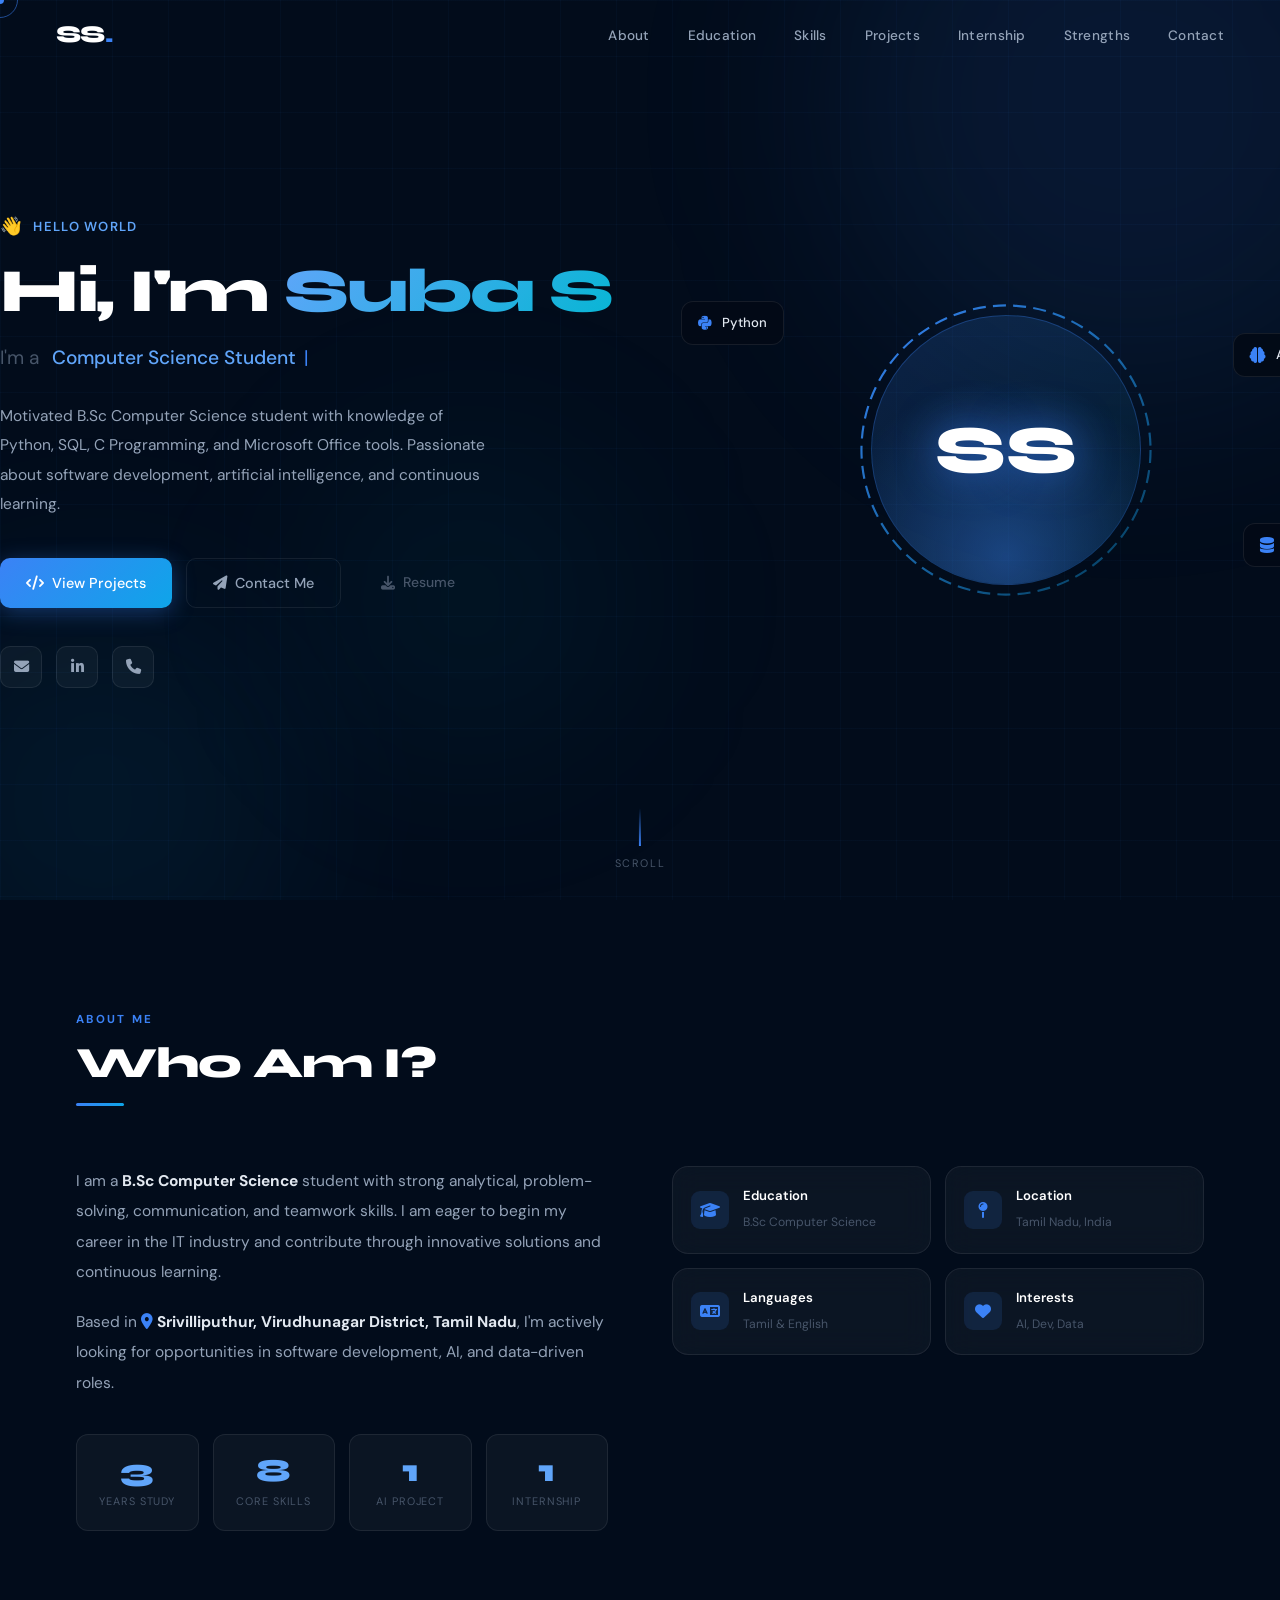
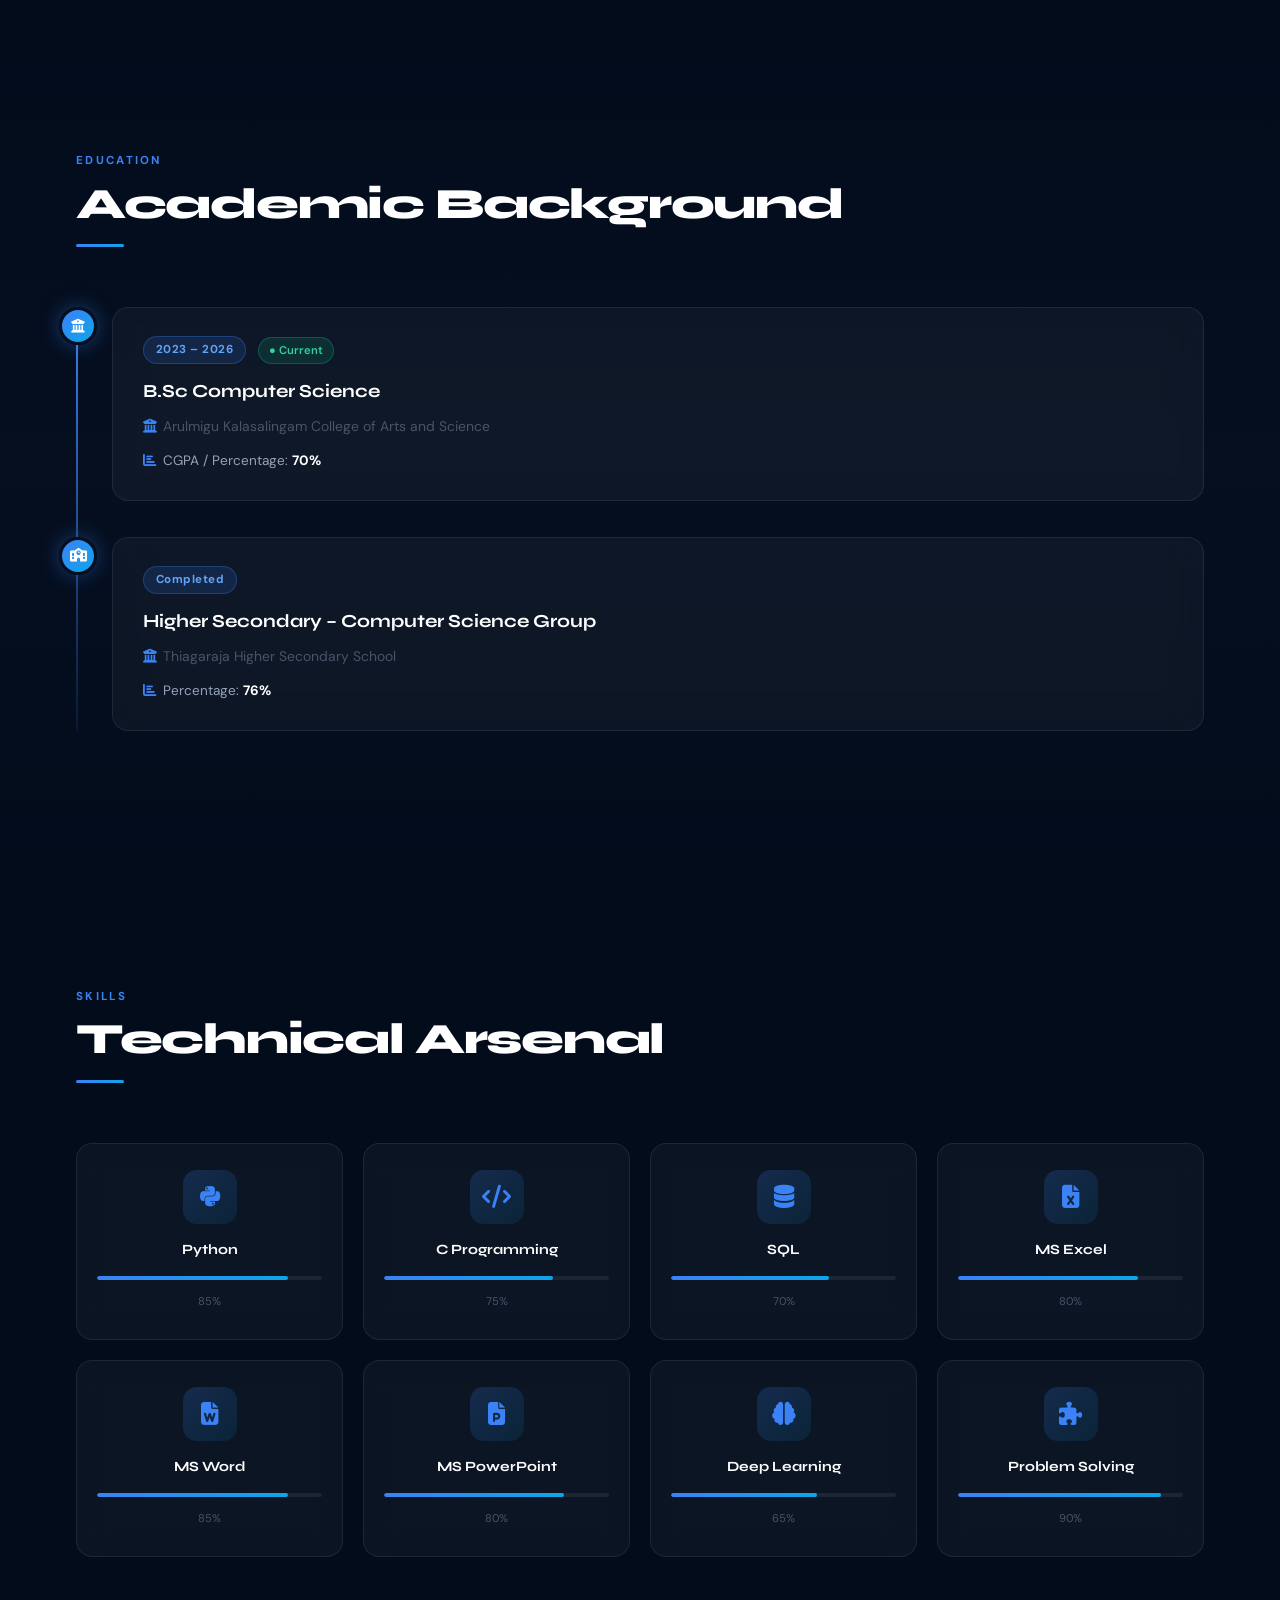
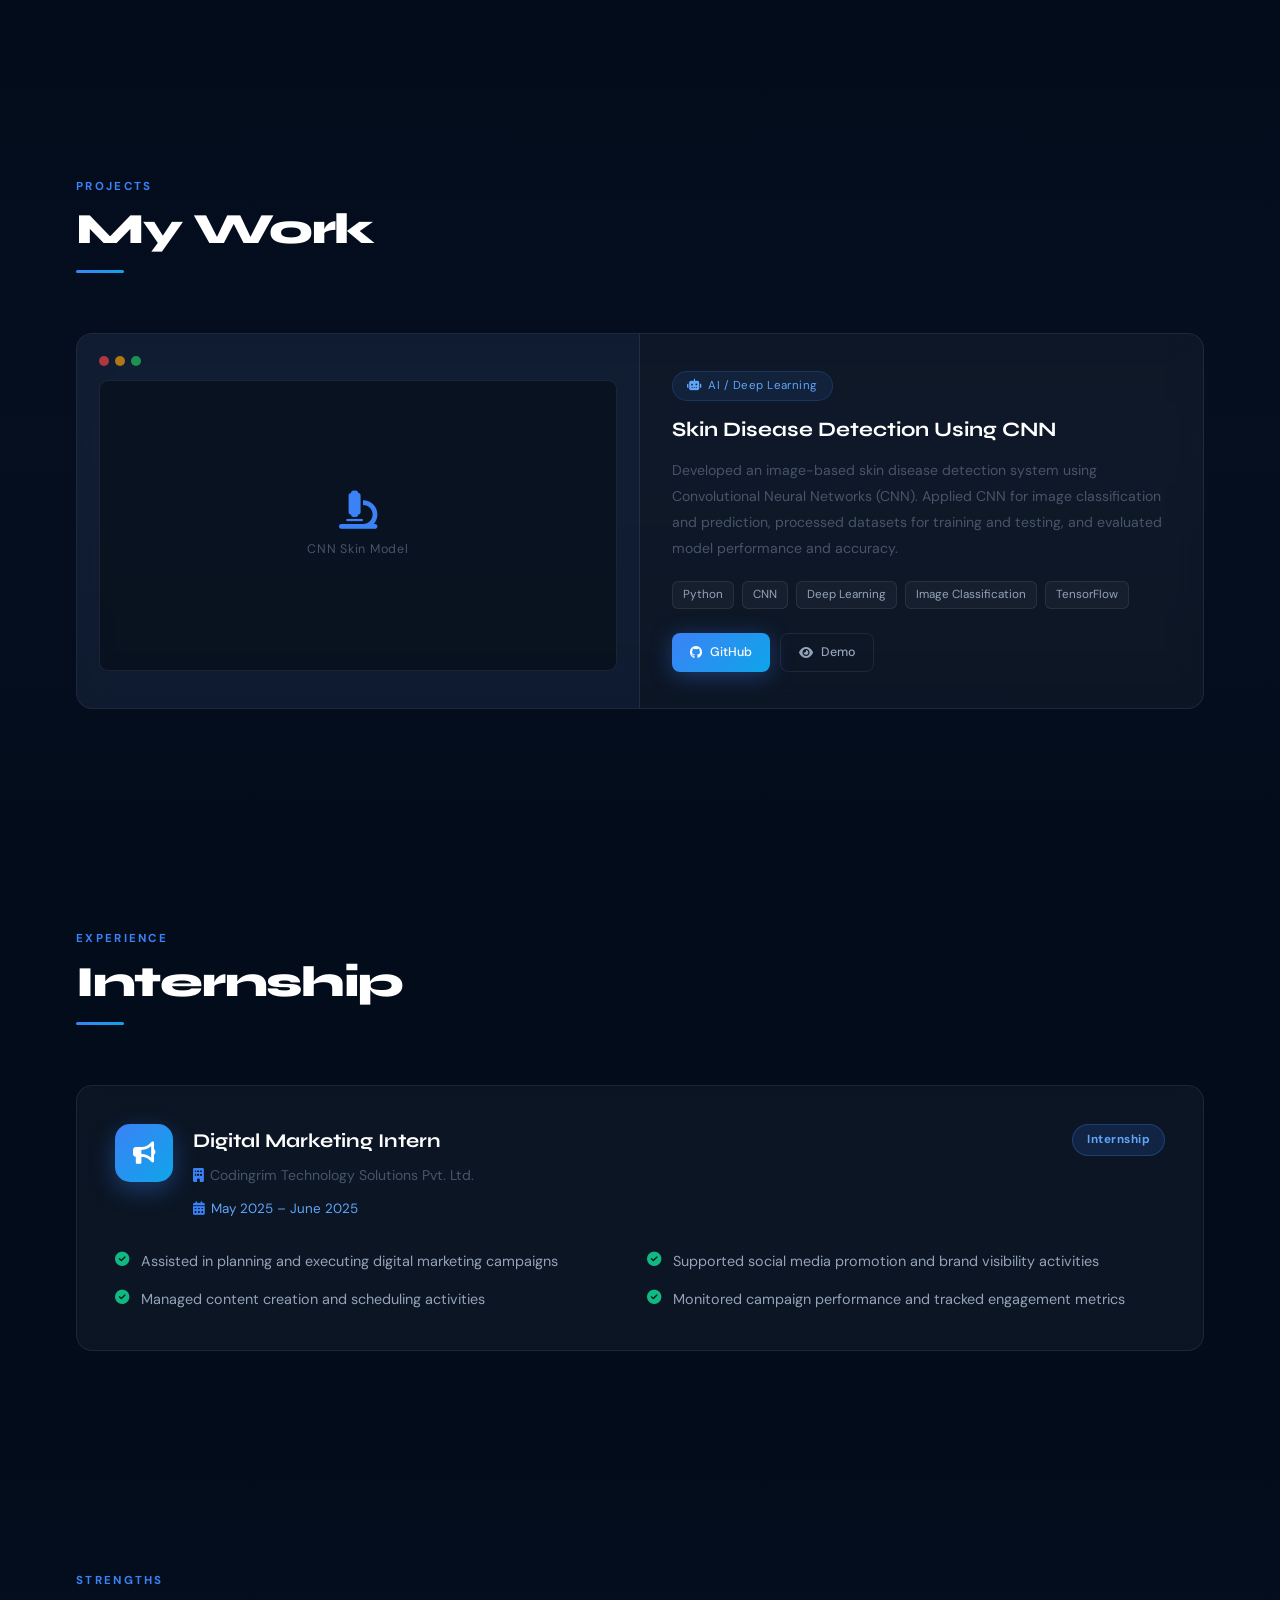
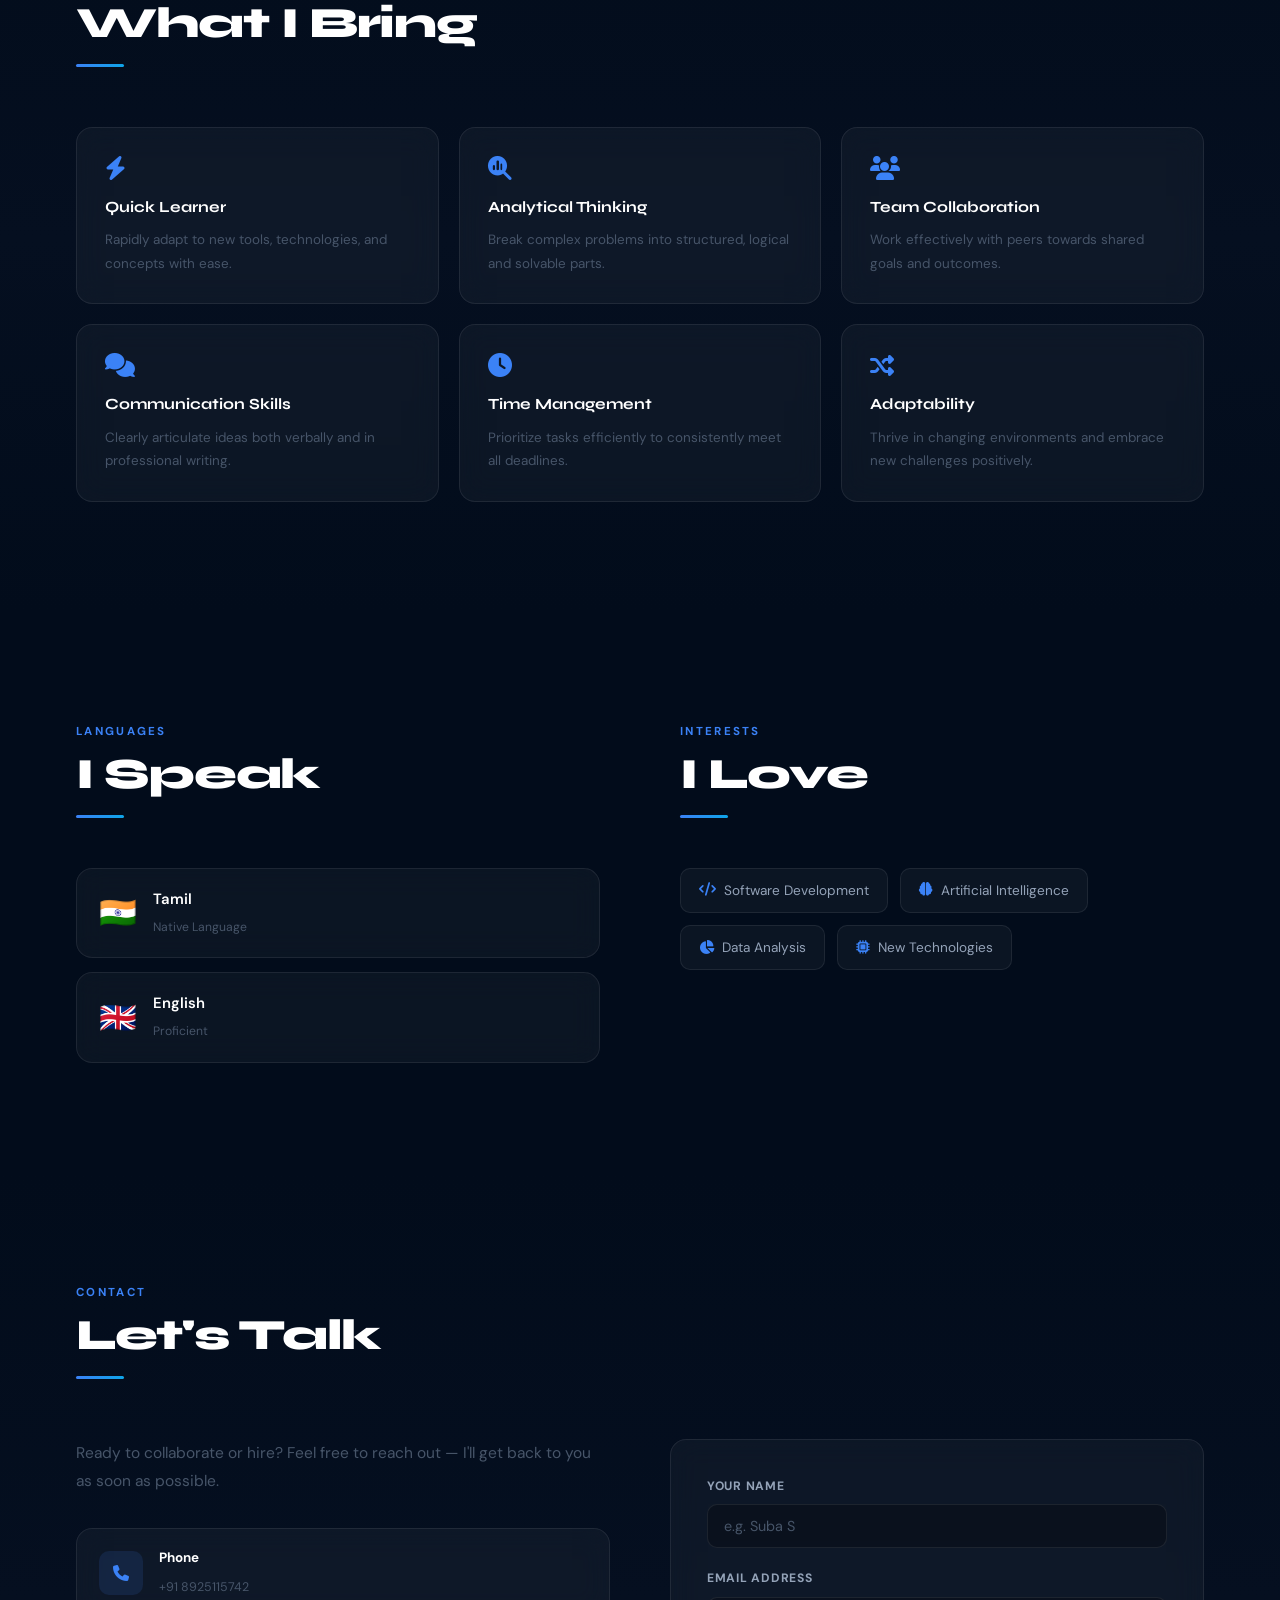
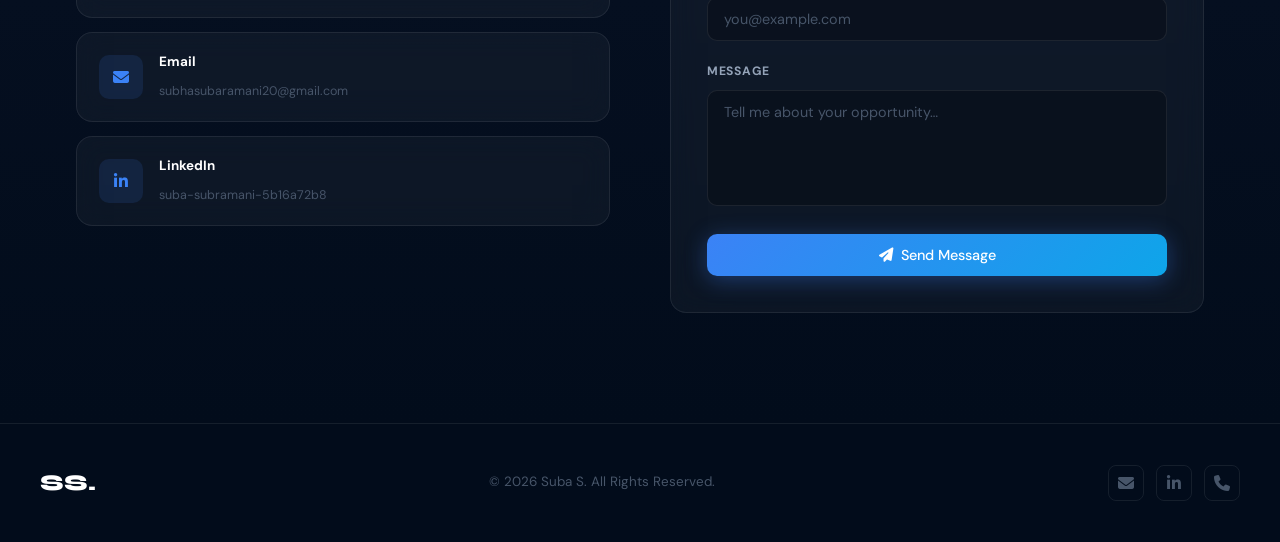
==== indexs.html @ dbd03636 "Add files via upload" ====
<!DOCTYPE html>
<html lang="en">
<head>
<meta charset="UTF-8"/>
<meta name="viewport" content="width=device-width, initial-scale=1.0"/>
<title>Suba S | CS Student & Python Developer</title>
<meta name="description" content="Portfolio of Suba S – B.Sc Computer Science student, Python Developer, and AI Enthusiast from Tamil Nadu."/>
<link rel="preconnect" href="https://fonts.googleapis.com"/>
<link rel="preconnect" href="https://fonts.gstatic.com" crossorigin/>
<link href="https://fonts.googleapis.com/css2?family=Syne:wght@400;600;700;800&family=DM+Sans:wght@300;400;500&display=swap" rel="stylesheet"/>
<link rel="stylesheet" href="https://cdnjs.cloudflare.com/ajax/libs/font-awesome/6.5.0/css/all.min.css"/>
<style>
/* ══════════════════════════════════════════
   VARIABLES & RESET
══════════════════════════════════════════ */
:root{
  --bg:#020c1b;
  --bg2:#050f20;
  --surface:rgba(255,255,255,0.04);
  --surface2:rgba(255,255,255,0.07);
  --border:rgba(255,255,255,0.08);
  --border-hover:rgba(59,130,246,0.45);
  --blue:#3b82f6;
  --blue-light:#60a5fa;
  --cyan:#0ea5e9;
  --teal:#06b6d4;
  --glow:rgba(59,130,246,0.3);
  --green:#10b981;
  --text:#e2e8f0;
  --text-dim:#94a3b8;
  --text-muted:#475569;
  --white:#ffffff;
  --radius:16px;
  --radius-sm:10px;
  --nav-h:70px;
  --font-h:'Syne',sans-serif;
  --font-b:'DM Sans',sans-serif;
  --ease:cubic-bezier(.4,0,.2,1);
  --t:.35s;
}
*,*::before,*::after{box-sizing:border-box;margin:0;padding:0;}
html{scroll-behavior:smooth;font-size:16px;}
body{background:var(--bg);color:var(--text);font-family:var(--font-b);overflow-x:hidden;line-height:1.7;}
a{text-decoration:none;color:inherit;}
ul{list-style:none;}
button{cursor:pointer;border:none;background:none;font-family:inherit;}
::-webkit-scrollbar{width:5px;}
::-webkit-scrollbar-track{background:var(--bg);}
::-webkit-scrollbar-thumb{background:var(--blue);border-radius:99px;}

/* ══════════════════════════════════════════
   CURSOR
══════════════════════════════════════════ */
.cur-dot,.cur-ring{position:fixed;border-radius:50%;pointer-events:none;z-index:9999;top:0;left:0;}
.cur-dot{width:8px;height:8px;background:var(--blue);transform:translate(-50%,-50%);}
.cur-ring{width:36px;height:36px;border:1.5px solid rgba(59,130,246,0.55);transform:translate(-50%,-50%);transition:width .2s,height .2s;}

/* ══════════════════════════════════════════
   BACKGROUND
══════════════════════════════════════════ */
.bg-wrap{position:fixed;inset:0;z-index:0;pointer-events:none;overflow:hidden;}
.bg-grid{position:absolute;inset:0;
  background-image:linear-gradient(rgba(59,130,246,.04) 1px,transparent 1px),
    linear-gradient(90deg,rgba(59,130,246,.04) 1px,transparent 1px);
  background-size:56px 56px;}
.orb{position:absolute;border-radius:50%;filter:blur(100px);}
.orb1{width:600px;height:600px;background:rgba(59,130,246,.1);top:-200px;right:-150px;}
.orb2{width:400px;height:400px;background:rgba(14,165,233,.07);bottom:-100px;left:-100px;}
.orb3{width:300px;height:300px;background:rgba(6,182,212,.06);top:50%;left:25%;}

/* ══════════════════════════════════════════
   NAVBAR
══════════════════════════════════════════ */
.navbar{position:fixed;top:0;left:0;right:0;height:var(--nav-h);z-index:1000;transition:background var(--t) var(--ease),box-shadow var(--t);}
.navbar.scrolled{background:rgba(2,12,27,.88);backdrop-filter:blur(20px);-webkit-backdrop-filter:blur(20px);box-shadow:0 1px 0 var(--border);}
.nav-inner{max-width:1240px;margin:auto;padding:0 36px;height:100%;display:flex;align-items:center;justify-content:space-between;}
.nav-logo{font-family:var(--font-h);font-size:1.5rem;font-weight:800;color:var(--white);letter-spacing:-.03em;}
.nav-logo .dot{color:var(--blue);}
.nav-links{display:flex;gap:38px;}
.nav-links a{font-size:.85rem;font-weight:500;color:var(--text-dim);transition:color var(--t);position:relative;letter-spacing:.02em;}
.nav-links a::after{content:'';position:absolute;bottom:-4px;left:0;width:0;height:1.5px;background:var(--blue);transition:width var(--t);}
.nav-links a:hover,.nav-links a.active{color:var(--white);}
.nav-links a:hover::after,.nav-links a.active::after{width:100%;}
.hamburger{display:none;flex-direction:column;gap:5px;padding:4px;z-index:10;}
.hamburger span{display:block;width:24px;height:2px;background:var(--text);border-radius:2px;transition:var(--t) var(--ease);}
.hamburger.active span:nth-child(1){transform:translateY(7px) rotate(45deg);}
.hamburger.active span:nth-child(2){opacity:0;}
.hamburger.active span:nth-child(3){transform:translateY(-7px) rotate(-45deg);}

/* ══════════════════════════════════════════
   BUTTONS
══════════════════════════════════════════ */
.btn{display:inline-flex;align-items:center;gap:8px;padding:12px 26px;border-radius:var(--radius-sm);font-family:var(--font-b);font-size:.9rem;font-weight:500;transition:transform var(--t),box-shadow var(--t),border-color var(--t),color var(--t),background var(--t);position:relative;overflow:hidden;}
.btn-primary{background:linear-gradient(135deg,var(--blue),var(--cyan));color:#fff;box-shadow:0 4px 22px rgba(59,130,246,.35);}
.btn-primary:hover{transform:translateY(-2px);box-shadow:0 10px 32px rgba(59,130,246,.5);}
.btn-outline{border:1px solid var(--border);color:var(--text-dim);}
.btn-outline:hover{border-color:var(--blue);color:var(--blue);transform:translateY(-2px);}
.btn-ghost{color:var(--text-muted);font-size:.875rem;}
.btn-ghost:hover{color:var(--white);}
.btn-sm{padding:8px 18px;font-size:.78rem;border-radius:8px;}
.btn-full{width:100%;justify-content:center;}

/* ══════════════════════════════════════════
   LAYOUT HELPERS
══════════════════════════════════════════ */
.container{max-width:1200px;margin:auto;padding:0 36px;}
.section{padding:110px 0;position:relative;z-index:1;}
.section-alt{background:linear-gradient(180deg,var(--bg),var(--bg2) 50%,var(--bg));}
.sec-label{font-size:.72rem;letter-spacing:.2em;text-transform:uppercase;color:var(--blue);font-weight:700;margin-bottom:10px;}
.sec-title{font-family:var(--font-h);font-size:clamp(1.9rem,3.5vw,2.7rem);font-weight:800;color:var(--white);letter-spacing:-.03em;margin-bottom:60px;line-height:1.1;}
.sec-title::after{content:'';display:block;width:48px;height:3px;background:linear-gradient(90deg,var(--blue),var(--cyan));border-radius:2px;margin-top:16px;}

/* Glass */
.glass{background:var(--surface);border:1px solid var(--border);backdrop-filter:blur(14px);-webkit-backdrop-filter:blur(14px);border-radius:var(--radius);}

/* Reveal */
.reveal,.reveal-r{opacity:0;transition:opacity .7s var(--ease),transform .7s var(--ease);}
.reveal{transform:translateY(32px);}
.reveal-r{transform:translateX(32px);}
.reveal.on,.reveal-r.on{opacity:1;transform:none;}
.d1{transition-delay:.08s!important;}
.d2{transition-delay:.14s!important;}
.d3{transition-delay:.20s!important;}
.d4{transition-delay:.26s!important;}
.d5{transition-delay:.32s!important;}
.d6{transition-delay:.38s!important;}
.d7{transition-delay:.44s!important;}

/* ══════════════════════════════════════════
   HERO
══════════════════════════════════════════ */
.hero{min-height:100vh;display:grid;grid-template-columns:1.1fr .9fr;align-items:center;gap:60px;padding:calc(var(--nav-h)+70px) 60px 80px;max-width:1300px;margin:auto;position:relative;}
.hero-greeting{display:flex;align-items:center;gap:10px;font-size:.82rem;color:var(--blue-light);font-weight:600;margin-bottom:18px;letter-spacing:.1em;text-transform:uppercase;}
.wave{font-size:1.1rem;display:inline-block;animation:wv 2.2s ease-in-out infinite;}
@keyframes wv{0%,100%{transform:rotate(0)}30%{transform:rotate(18deg)}60%{transform:rotate(-8deg)}}
.hero-name{font-family:var(--font-h);font-size:clamp(2.4rem,4.8vw,4rem);font-weight:800;line-height:1.04;color:var(--white);margin-bottom:18px;letter-spacing:-.04em;}
.name-hl{background:linear-gradient(130deg,var(--blue-light),var(--teal));-webkit-background-clip:text;-webkit-text-fill-color:transparent;background-clip:text;}
.hero-role{font-size:1.2rem;color:var(--text-dim);margin-bottom:26px;height:34px;display:flex;align-items:center;gap:8px;}
.role-pre{color:var(--text-muted);}
.typed{color:var(--blue-light);font-weight:500;}
.cblink{color:var(--blue);animation:blink .8s infinite;}
@keyframes blink{0%,100%{opacity:1}50%{opacity:0}}
.hero-desc{color:var(--text-dim);font-size:.97rem;line-height:1.9;max-width:490px;margin-bottom:38px;}
.hero-btns{display:flex;flex-wrap:wrap;gap:14px;margin-bottom:38px;}
.hero-socials{display:flex;gap:14px;}
.hero-social-link{width:42px;height:42px;border-radius:10px;border:1px solid var(--border);display:grid;place-items:center;color:var(--text-dim);transition:var(--t);background:var(--surface);font-size:.95rem;}
.hero-social-link:hover{border-color:var(--blue);color:var(--blue);background:rgba(59,130,246,.1);transform:translateY(-2px);}

/* Hero Visual */
.hero-visual{display:flex;align-items:center;justify-content:center;position:relative;}
.av-wrap{position:relative;width:270px;height:270px;}
.av-ring-svg{position:absolute;inset:-24px;width:calc(100%+48px);height:calc(100%+48px);animation:ringR 18s linear infinite;}
@keyframes ringR{to{transform:rotate(360deg)}}
.av-inner{width:100%;height:100%;border-radius:50%;background:linear-gradient(135deg,rgba(59,130,246,.18),rgba(6,182,212,.08));border:1px solid rgba(59,130,246,.3);display:grid;place-items:center;position:relative;overflow:hidden;}
.av-initials{font-family:var(--font-h);font-size:4.2rem;font-weight:800;color:var(--white);position:relative;z-index:1;text-shadow:0 0 40px rgba(59,130,246,.6);}
.av-glow{position:absolute;inset:0;background:radial-gradient(circle at 50% 90%,rgba(59,130,246,.4),transparent 65%);}
.fc{position:absolute;background:rgba(3,10,22,.92);border:1px solid var(--border);backdrop-filter:blur(14px);border-radius:12px;padding:10px 16px;display:flex;align-items:center;gap:10px;font-size:.82rem;font-weight:500;color:var(--text);animation:flt 4s ease-in-out infinite;white-space:nowrap;}
.fc i{color:var(--blue);font-size:1rem;}
.fc1{top:-14px;left:-50px;animation-delay:0s;}
.fc2{top:18px;right:-54px;animation-delay:1.6s;}
.fc3{bottom:18px;right:-46px;animation-delay:.9s;}
@keyframes flt{0%,100%{transform:translateY(0)}50%{transform:translateY(-10px)}}
.scroll-cue{position:absolute;bottom:28px;left:50%;transform:translateX(-50%);display:flex;flex-direction:column;align-items:center;gap:8px;font-size:.68rem;letter-spacing:.14em;text-transform:uppercase;color:var(--text-muted);z-index:2;}
.scroll-cue span{width:1.5px;height:38px;background:linear-gradient(to bottom,transparent,var(--blue));animation:sc 2s ease infinite;}
@keyframes sc{0%{transform:scaleY(0);transform-origin:top}50%{transform:scaleY(1);transform-origin:top}51%{transform-origin:bottom}100%{transform:scaleY(0);transform-origin:bottom}}

/* ══════════════════════════════════════════
   ABOUT
══════════════════════════════════════════ */
.about-grid{display:grid;grid-template-columns:1fr 1fr;gap:64px;align-items:start;}
.about-text p{color:var(--text-dim);margin-bottom:20px;font-size:.97rem;line-height:1.95;}
.about-text strong{color:var(--text);}
.about-text .loc-icon{color:var(--blue);margin-right:4px;}
.stats-row{display:grid;grid-template-columns:repeat(4,1fr);gap:14px;margin-top:36px;}
.stat-box{background:var(--surface);border:1px solid var(--border);border-radius:12px;padding:20px 12px;text-align:center;transition:border-color var(--t);}
.stat-box:hover{border-color:var(--border-hover);}
.stat-n{display:block;font-family:var(--font-h);font-size:2rem;font-weight:800;color:var(--blue-light);line-height:1;}
.stat-l{font-size:.68rem;color:var(--text-muted);text-transform:uppercase;letter-spacing:.08em;margin-top:5px;display:block;}
.about-cards{display:grid;grid-template-columns:1fr 1fr;gap:14px;}
.info-card{padding:18px;display:flex;align-items:center;gap:14px;transition:border-color var(--t),transform var(--t);}
.info-card:hover{border-color:var(--border-hover);transform:translateY(-2px);}
.ic-icon{width:38px;height:38px;border-radius:9px;background:rgba(59,130,246,.13);display:grid;place-items:center;font-size:1rem;color:var(--blue);flex-shrink:0;}
.ic-label{display:block;font-size:.82rem;font-weight:600;color:var(--white);}
.ic-val{font-size:.76rem;color:var(--text-muted);}

/* ══════════════════════════════════════════
   EDUCATION
══════════════════════════════════════════ */
.timeline{position:relative;padding-left:36px;}
.timeline::before{content:'';position:absolute;left:0;top:0;bottom:0;width:2px;background:linear-gradient(to bottom,var(--blue),rgba(59,130,246,.1));}
.tl-item{position:relative;margin-bottom:36px;}
.tl-dot{position:absolute;left:-53px;width:38px;height:38px;border-radius:50%;background:linear-gradient(135deg,var(--blue),var(--cyan));display:grid;place-items:center;font-size:.85rem;color:#fff;border:3px solid var(--bg2);box-shadow:0 0 20px rgba(59,130,246,.4);}
.tl-card{padding:28px 30px;transition:border-color var(--t),transform var(--t);}
.tl-card:hover{border-color:var(--border-hover);transform:translateX(4px);}
.tl-top{display:flex;align-items:center;gap:12px;margin-bottom:12px;flex-wrap:wrap;}
.tl-badge{background:rgba(59,130,246,.15);border:1px solid rgba(59,130,246,.3);color:var(--blue-light);padding:3px 12px;border-radius:99px;font-size:.72rem;font-weight:700;letter-spacing:.04em;}
.tl-cur{background:rgba(16,185,129,.15);border:1px solid rgba(16,185,129,.3);color:#34d399;padding:3px 10px;border-radius:99px;font-size:.7rem;font-weight:600;}
.tl-card h3{font-family:var(--font-h);font-size:1.15rem;color:var(--white);font-weight:700;margin-bottom:8px;}
.tl-inst{color:var(--text-muted);font-size:.87rem;margin-bottom:10px;}
.tl-inst i{margin-right:6px;color:var(--blue);}
.tl-pct{font-size:.85rem;color:var(--text-dim);}
.tl-pct i{margin-right:6px;color:var(--blue);}
.tl-pct strong{color:var(--white);}

/* ══════════════════════════════════════════
   SKILLS
══════════════════════════════════════════ */
.skills-grid{display:grid;grid-template-columns:repeat(4,1fr);gap:20px;}
.sk-card{padding:26px 20px;text-align:center;transition:border-color var(--t),transform var(--t),box-shadow var(--t);}
.sk-card:hover{border-color:var(--border-hover);transform:translateY(-5px);box-shadow:0 18px 44px rgba(0,0,0,.35);}
.sk-icon{width:54px;height:54px;border-radius:14px;background:linear-gradient(135deg,rgba(59,130,246,.2),rgba(14,165,233,.1));margin:0 auto 14px;display:grid;place-items:center;font-size:1.45rem;color:var(--blue);}
.sk-card h4{font-family:var(--font-h);font-size:.88rem;font-weight:700;color:var(--white);margin-bottom:14px;}
.sk-bar{height:4px;background:rgba(255,255,255,.07);border-radius:99px;overflow:hidden;margin-bottom:6px;}
.sk-fill{height:100%;background:linear-gradient(90deg,var(--blue),var(--cyan));border-radius:99px;width:0;transition:width 1.3s var(--ease);}
.sk-pct{font-size:.7rem;color:var(--text-muted);}

/* ══════════════════════════════════════════
   PROJECTS
══════════════════════════════════════════ */
.proj-card{display:grid;grid-template-columns:1fr 1fr;overflow:hidden;transition:border-color var(--t),transform var(--t),box-shadow var(--t);}
.proj-card:hover{border-color:var(--border-hover);transform:translateY(-4px);box-shadow:0 28px 64px rgba(0,0,0,.45);}
.proj-preview{position:relative;background:rgba(59,130,246,.05);border-right:1px solid var(--border);}
.mock-wrap{padding:22px;}
.mock-bar{display:flex;gap:6px;margin-bottom:14px;}
.mock-bar span{width:10px;height:10px;border-radius:50%;}
.mock-bar span:nth-child(1){background:#ef4444;opacity:.7;}
.mock-bar span:nth-child(2){background:#f59e0b;opacity:.7;}
.mock-bar span:nth-child(3){background:#22c55e;opacity:.7;}
.mock-body{background:rgba(0,0,0,.35);border-radius:9px;aspect-ratio:16/9;display:grid;place-items:center;border:1px solid var(--border);}
.mock-ph{text-align:center;color:var(--text-muted);}
.mock-ph i{font-size:2.4rem;color:var(--blue);display:block;margin-bottom:10px;}
.mock-ph p{font-size:.78rem;letter-spacing:.06em;}
.proj-overlay{position:absolute;inset:0;background:rgba(2,12,27,.75);display:grid;place-items:center;opacity:0;transition:opacity var(--t);}
.proj-card:hover .proj-overlay{opacity:1;}
.proj-overlay i{font-size:2rem;color:var(--blue);}
.proj-info{padding:36px 32px;}
.proj-type{display:inline-flex;align-items:center;gap:7px;font-size:.72rem;color:var(--blue-light);background:rgba(59,130,246,.1);border:1px solid rgba(59,130,246,.2);border-radius:99px;padding:4px 14px;margin-bottom:16px;letter-spacing:.04em;}
.proj-info h3{font-family:var(--font-h);font-size:1.28rem;color:var(--white);font-weight:700;margin-bottom:14px;line-height:1.3;}
.proj-info p{color:var(--text-muted);font-size:.88rem;line-height:1.85;margin-bottom:20px;}
.proj-tags{display:flex;flex-wrap:wrap;gap:8px;margin-bottom:24px;}
.proj-tags span{background:rgba(255,255,255,.04);border:1px solid var(--border);border-radius:6px;padding:3px 10px;font-size:.73rem;color:var(--text-dim);}
.proj-links{display:flex;gap:10px;}

/* ══════════════════════════════════════════
   INTERNSHIP
══════════════════════════════════════════ */
.intern-card{padding:38px;}
.intern-head{display:flex;align-items:flex-start;gap:20px;margin-bottom:28px;flex-wrap:wrap;}
.intern-ico{width:58px;height:58px;border-radius:15px;background:linear-gradient(135deg,var(--blue),var(--cyan));display:grid;place-items:center;font-size:1.4rem;color:#fff;flex-shrink:0;box-shadow:0 8px 24px rgba(59,130,246,.35);}
.intern-meta{flex:1;}
.intern-meta h3{font-family:var(--font-h);font-size:1.22rem;color:var(--white);font-weight:700;margin-bottom:6px;}
.intern-co{color:var(--text-muted);font-size:.88rem;margin-bottom:6px;}
.intern-co i,.intern-period i{margin-right:6px;color:var(--blue);}
.intern-period{font-size:.84rem;color:var(--blue-light);}
.intern-badge{background:rgba(59,130,246,.15);border:1px solid rgba(59,130,246,.3);color:var(--blue-light);padding:5px 14px;border-radius:99px;font-size:.73rem;font-weight:700;height:fit-content;white-space:nowrap;letter-spacing:.04em;}
.intern-duties{display:grid;grid-template-columns:1fr 1fr;gap:14px;}
.intern-duties li{display:flex;align-items:flex-start;gap:12px;color:var(--text-dim);font-size:.9rem;line-height:1.7;}
.intern-duties i{color:var(--green);margin-top:3px;flex-shrink:0;}

/* ══════════════════════════════════════════
   STRENGTHS
══════════════════════════════════════════ */
.str-grid{display:grid;grid-template-columns:repeat(3,1fr);gap:20px;}
.str-card{padding:28px;transition:border-color var(--t),transform var(--t);}
.str-card:hover{border-color:var(--border-hover);transform:translateY(-4px);}
.str-card i{font-size:1.5rem;color:var(--blue);margin-bottom:14px;display:block;}
.str-card h4{font-family:var(--font-h);font-size:.97rem;color:var(--white);font-weight:700;margin-bottom:8px;}
.str-card p{font-size:.84rem;color:var(--text-muted);line-height:1.75;}

/* ══════════════════════════════════════════
   LANGUAGES & INTERESTS
══════════════════════════════════════════ */
.extras-grid{display:grid;grid-template-columns:1fr 1fr;gap:80px;align-items:start;}
.lang-list{display:flex;flex-direction:column;gap:14px;margin-top:-10px;}
.lang-item{padding:18px 22px;display:flex;align-items:center;gap:16px;transition:border-color var(--t);}
.lang-item:hover{border-color:var(--border-hover);}
.lang-flag{font-size:1.9rem;}
.lang-name{display:block;color:var(--white);font-size:.93rem;font-weight:600;}
.lang-lvl{font-size:.76rem;color:var(--text-muted);}
.int-list{display:flex;flex-wrap:wrap;gap:12px;margin-top:-10px;}
.int-tag{display:inline-flex;align-items:center;gap:8px;background:var(--surface);border:1px solid var(--border);border-radius:10px;padding:10px 18px;font-size:.85rem;color:var(--text-dim);transition:border-color var(--t),color var(--t);}
.int-tag:hover{border-color:var(--blue);color:var(--blue-light);}
.int-tag i{color:var(--blue);}

/* ══════════════════════════════════════════
   CONTACT
══════════════════════════════════════════ */
.contact-grid{display:grid;grid-template-columns:1fr 1fr;gap:60px;}
.contact-intro{color:var(--text-muted);margin-bottom:32px;font-size:.97rem;line-height:1.85;}
.contact-items{display:flex;flex-direction:column;gap:14px;}
.c-item{display:flex;align-items:center;gap:16px;padding:18px 22px;transition:border-color var(--t),color var(--t);color:var(--text-dim);}
.c-item:hover{border-color:var(--border-hover);color:var(--text);}
.ci-ico{width:44px;height:44px;border-radius:10px;background:rgba(59,130,246,.12);display:grid;place-items:center;font-size:1rem;color:var(--blue);flex-shrink:0;}
.c-item strong{display:block;color:var(--white);font-size:.84rem;margin-bottom:2px;}
.c-item span{font-size:.78rem;color:var(--text-muted);}
.cf{padding:36px;}
.fg{margin-bottom:20px;}
.fg label{display:block;font-size:.76rem;font-weight:700;color:var(--text-dim);margin-bottom:8px;letter-spacing:.06em;text-transform:uppercase;}
.fg input,.fg textarea{width:100%;background:rgba(0,0,0,.25);border:1px solid var(--border);border-radius:10px;padding:12px 16px;color:var(--text);font-family:var(--font-b);font-size:.9rem;outline:none;transition:border-color var(--t),box-shadow var(--t);resize:none;}
.fg input:focus,.fg textarea:focus{border-color:var(--blue);box-shadow:0 0 0 3px rgba(59,130,246,.12);}
.fg input::placeholder,.fg textarea::placeholder{color:var(--text-muted);}
.form-ok{display:none;text-align:center;color:#34d399;font-size:.875rem;margin-top:14px;}
.form-ok i{margin-right:6px;}

/* ══════════════════════════════════════════
   FOOTER
══════════════════════════════════════════ */
.footer{border-top:1px solid var(--border);padding:40px 36px;position:relative;z-index:1;}
.footer-inner{max-width:1200px;margin:auto;display:flex;align-items:center;justify-content:space-between;gap:20px;flex-wrap:wrap;}
.f-logo{font-family:var(--font-h);font-size:1.4rem;font-weight:800;color:var(--white);}
.footer p{color:var(--text-muted);font-size:.84rem;}
.f-soc{display:flex;gap:12px;}
.f-soc a{width:36px;height:36px;border:1px solid var(--border);border-radius:8px;display:grid;place-items:center;color:var(--text-muted);transition:border-color var(--t),color var(--t);}
.f-soc a:hover{border-color:var(--blue);color:var(--blue);}

/* Back-to-top */
.btt{position:fixed;bottom:28px;right:28px;width:44px;height:44px;border-radius:12px;background:linear-gradient(135deg,var(--blue),var(--cyan));color:#fff;display:grid;place-items:center;z-index:999;opacity:0;pointer-events:none;transition:opacity var(--t),transform var(--t);box-shadow:0 8px 24px rgba(59,130,246,.4);}
.btt.on{opacity:1;pointer-events:auto;}
.btt:hover{transform:translateY(-3px);}

/* ══════════════════════════════════════════
   RESPONSIVE
══════════════════════════════════════════ */
@media(max-width:1060px){
  .skills-grid{grid-template-columns:repeat(3,1fr);}
}
@media(max-width:960px){
  .hero{grid-template-columns:1fr;padding:calc(var(--nav-h)+50px) 36px 70px;text-align:center;}
  .hero-desc{margin-left:auto;margin-right:auto;}
  .hero-btns,.hero-socials{justify-content:center;}
  .hero-visual{order:-1;}
  .fc{display:none;}
  .about-grid{grid-template-columns:1fr;}
  .about-cards{grid-template-columns:1fr 1fr;}
  .stats-row{grid-template-columns:repeat(2,1fr);}
  .contact-grid{grid-template-columns:1fr;}
  .extras-grid{grid-template-columns:1fr;gap:60px;}
  .proj-card{grid-template-columns:1fr;}
  .proj-preview{border-right:none;border-bottom:1px solid var(--border);}
  .intern-duties{grid-template-columns:1fr;}
}
@media(max-width:768px){
  .hamburger{display:flex;}
  .nav-links{position:fixed;top:var(--nav-h);left:0;right:0;background:rgba(2,12,27,.97);backdrop-filter:blur(20px);flex-direction:column;padding:28px 36px 36px;gap:22px;transform:translateY(-110%);opacity:0;transition:transform var(--t) var(--ease),opacity var(--t);pointer-events:none;}
  .nav-links.open{transform:translateY(0);opacity:1;pointer-events:auto;}
  .skills-grid{grid-template-columns:repeat(2,1fr);}
  .str-grid{grid-template-columns:1fr 1fr;}
}
@media(max-width:520px){
  .container,.nav-inner{padding:0 20px;}
  .hero{padding:calc(var(--nav-h)+30px) 20px 50px;}
  .section{padding:80px 0;}
  .skills-grid{grid-template-columns:1fr 1fr;}
  .str-grid{grid-template-columns:1fr;}
  .about-cards{grid-template-columns:1fr;}
  .hero-btns{flex-direction:column;align-items:center;}
  .footer{padding:30px 20px;}
  .intern-head{flex-direction:column;}
}
</style>
</head>
<body>

<!-- Cursor -->
<div class="cur-dot" id="curDot"></div>
<div class="cur-ring" id="curRing"></div>

<!-- Background -->
<div class="bg-wrap">
  <div class="bg-grid"></div>
  <div class="orb orb1"></div>
  <div class="orb orb2"></div>
  <div class="orb orb3"></div>
</div>

<!-- ─────────────────────────────────────────
     NAVBAR
───────────────────────────────────────── -->
<nav class="navbar" id="navbar">
  <div class="nav-inner">
    <a href="#home" class="nav-logo">SS<span class="dot">.</span></a>
    <ul class="nav-links" id="navLinks">
      <li><a href="#about">About</a></li>
      <li><a href="#education">Education</a></li>
      <li><a href="#skills">Skills</a></li>
      <li><a href="#projects">Projects</a></li>
      <li><a href="#internship">Internship</a></li>
      <li><a href="#strengths">Strengths</a></li>
      <li><a href="#contact">Contact</a></li>
    </ul>
    <button class="hamburger" id="hamburger" aria-label="Menu">
      <span></span><span></span><span></span>
    </button>
  </div>
</nav>

<!-- ─────────────────────────────────────────
     HERO
───────────────────────────────────────── -->
<section class="hero" id="home">
  <div class="hero-content reveal">
    <p class="hero-greeting"><span class="wave">👋</span> Hello World</p>
    <h1 class="hero-name">Hi, I'm <span class="name-hl">Suba S</span></h1>
    <div class="hero-role">
      <span class="role-pre">I'm a&nbsp;</span>
      <span class="typed" id="typed"></span><span class="cblink">|</span>
    </div>
    <p class="hero-desc">Motivated B.Sc Computer Science student with knowledge of Python, SQL, C Programming, and Microsoft Office tools. Passionate about software development, artificial intelligence, and continuous learning.</p>
    <div class="hero-btns">
      <a href="#projects" class="btn btn-primary"><i class="fas fa-code"></i>View Projects</a>
      <a href="#contact" class="btn btn-outline"><i class="fas fa-paper-plane"></i>Contact Me</a>
      <a href="#" class="btn btn-ghost" download><i class="fas fa-download"></i>Resume</a>
    </div>
    <div class="hero-socials">
      <a href="mailto:subhasubaramani20@gmail.com" class="hero-social-link" aria-label="Email"><i class="fas fa-envelope"></i></a>
      <a href="https://linkedin.com/in/suba-subramani-5b16a72b8" target="_blank" class="hero-social-link" aria-label="LinkedIn"><i class="fab fa-linkedin-in"></i></a>
      <a href="tel:+918925115742" class="hero-social-link" aria-label="Phone"><i class="fas fa-phone"></i></a>
    </div>
  </div>

  <div class="hero-visual reveal-r">
    <div class="av-wrap">
      <svg class="av-ring-svg" viewBox="0 0 220 220" fill="none" xmlns="http://www.w3.org/2000/svg">
        <circle cx="110" cy="110" r="100" stroke="url(#rg)" stroke-width="1.5" stroke-dasharray="9 5"/>
        <defs>
          <linearGradient id="rg" x1="0%" y1="0%" x2="100%" y2="100%">
            <stop offset="0%" stop-color="#3b82f6"/>
            <stop offset="100%" stop-color="#0ea5e9" stop-opacity="0.3"/>
          </linearGradient>
        </defs>
      </svg>
      <div class="av-inner">
        <span class="av-initials">SS</span>
        <div class="av-glow"></div>
      </div>
    </div>
    <div class="fc fc1"><i class="fab fa-python"></i><span>Python</span></div>
    <div class="fc fc2"><i class="fas fa-brain"></i><span>AI / ML</span></div>
    <div class="fc fc3"><i class="fas fa-database"></i><span>SQL</span></div>
  </div>

  <a href="#about" class="scroll-cue"><span></span>Scroll</a>
</section>

<!-- ─────────────────────────────────────────
     ABOUT
───────────────────────────────────────── -->
<section class="section" id="about">
  <div class="container">
    <div class="sec-label reveal">About Me</div>
    <h2 class="sec-title reveal">Who Am I?</h2>
    <div class="about-grid">
      <div class="about-text reveal">
        <p>I am a <strong>B.Sc Computer Science</strong> student with strong analytical, problem-solving, communication, and teamwork skills. I am eager to begin my career in the IT industry and contribute through innovative solutions and continuous learning.</p>
        <p>Based in <i class="fas fa-map-marker-alt loc-icon"></i><strong>Srivilliputhur, Virudhunagar District, Tamil Nadu</strong>, I'm actively looking for opportunities in software development, AI, and data-driven roles.</p>
        <div class="stats-row">
          <div class="stat-box"><span class="stat-n" data-count="3">0</span><span class="stat-l">Years Study</span></div>
          <div class="stat-box"><span class="stat-n" data-count="8">0</span><span class="stat-l">Core Skills</span></div>
          <div class="stat-box"><span class="stat-n" data-count="1">0</span><span class="stat-l">AI Project</span></div>
          <div class="stat-box"><span class="stat-n" data-count="1">0</span><span class="stat-l">Internship</span></div>
        </div>
      </div>
      <div class="about-cards reveal-r">
        <div class="info-card glass"><div class="ic-icon"><i class="fas fa-graduation-cap"></i></div><div><span class="ic-label">Education</span><span class="ic-val">B.Sc Computer Science</span></div></div>
        <div class="info-card glass"><div class="ic-icon"><i class="fas fa-map-pin"></i></div><div><span class="ic-label">Location</span><span class="ic-val">Tamil Nadu, India</span></div></div>
        <div class="info-card glass"><div class="ic-icon"><i class="fas fa-language"></i></div><div><span class="ic-label">Languages</span><span class="ic-val">Tamil &amp; English</span></div></div>
        <div class="info-card glass"><div class="ic-icon"><i class="fas fa-heart"></i></div><div><span class="ic-label">Interests</span><span class="ic-val">AI, Dev, Data</span></div></div>
      </div>
    </div>
  </div>
</section>

<!-- ─────────────────────────────────────────
     EDUCATION
───────────────────────────────────────── -->
<section class="section section-alt" id="education">
  <div class="container">
    <div class="sec-label reveal">Education</div>
    <h2 class="sec-title reveal">Academic Background</h2>
    <div class="timeline">
      <div class="tl-item reveal">
        <div class="tl-dot"><i class="fas fa-university"></i></div>
        <div class="tl-card glass">
          <div class="tl-top">
            <span class="tl-badge">2023 – 2026</span>
            <span class="tl-cur">● Current</span>
          </div>
          <h3>B.Sc Computer Science</h3>
          <p class="tl-inst"><i class="fas fa-building-columns"></i>Arulmigu Kalasalingam College of Arts and Science</p>
          <p class="tl-pct"><i class="fas fa-chart-bar"></i>CGPA / Percentage: <strong>70%</strong></p>
        </div>
      </div>
      <div class="tl-item reveal">
        <div class="tl-dot"><i class="fas fa-school"></i></div>
        <div class="tl-card glass">
          <div class="tl-top">
            <span class="tl-badge">Completed</span>
          </div>
          <h3>Higher Secondary – Computer Science Group</h3>
          <p class="tl-inst"><i class="fas fa-building-columns"></i>Thiagaraja Higher Secondary School</p>
          <p class="tl-pct"><i class="fas fa-chart-bar"></i>Percentage: <strong>76%</strong></p>
        </div>
      </div>
    </div>
  </div>
</section>

<!-- ─────────────────────────────────────────
     SKILLS
───────────────────────────────────────── -->
<section class="section" id="skills">
  <div class="container">
    <div class="sec-label reveal">Skills</div>
    <h2 class="sec-title reveal">Technical Arsenal</h2>
    <div class="skills-grid" id="skillsGrid">
      <div class="sk-card glass reveal d1"><div class="sk-icon"><i class="fab fa-python"></i></div><h4>Python</h4><div class="sk-bar"><div class="sk-fill" data-w="85"></div></div><span class="sk-pct">85%</span></div>
      <div class="sk-card glass reveal d2"><div class="sk-icon"><i class="fas fa-code"></i></div><h4>C Programming</h4><div class="sk-bar"><div class="sk-fill" data-w="75"></div></div><span class="sk-pct">75%</span></div>
      <div class="sk-card glass reveal d3"><div class="sk-icon"><i class="fas fa-database"></i></div><h4>SQL</h4><div class="sk-bar"><div class="sk-fill" data-w="70"></div></div><span class="sk-pct">70%</span></div>
      <div class="sk-card glass reveal d4"><div class="sk-icon"><i class="fas fa-file-excel"></i></div><h4>MS Excel</h4><div class="sk-bar"><div class="sk-fill" data-w="80"></div></div><span class="sk-pct">80%</span></div>
      <div class="sk-card glass reveal d1"><div class="sk-icon"><i class="fas fa-file-word"></i></div><h4>MS Word</h4><div class="sk-bar"><div class="sk-fill" data-w="85"></div></div><span class="sk-pct">85%</span></div>
      <div class="sk-card glass reveal d2"><div class="sk-icon"><i class="fas fa-file-powerpoint"></i></div><h4>MS PowerPoint</h4><div class="sk-bar"><div class="sk-fill" data-w="80"></div></div><span class="sk-pct">80%</span></div>
      <div class="sk-card glass reveal d3"><div class="sk-icon"><i class="fas fa-brain"></i></div><h4>Deep Learning</h4><div class="sk-bar"><div class="sk-fill" data-w="65"></div></div><span class="sk-pct">65%</span></div>
      <div class="sk-card glass reveal d4"><div class="sk-icon"><i class="fas fa-puzzle-piece"></i></div><h4>Problem Solving</h4><div class="sk-bar"><div class="sk-fill" data-w="90"></div></div><span class="sk-pct">90%</span></div>
    </div>
  </div>
</section>

<!-- ─────────────────────────────────────────
     PROJECTS
───────────────────────────────────────── -->
<section class="section section-alt" id="projects">
  <div class="container">
    <div class="sec-label reveal">Projects</div>
    <h2 class="sec-title reveal">My Work</h2>
    <div class="proj-card glass reveal">
      <div class="proj-preview">
        <div class="mock-wrap">
          <div class="mock-bar"><span></span><span></span><span></span></div>
          <div class="mock-body">
            <div class="mock-ph">
              <i class="fas fa-microscope"></i>
              <p>CNN Skin Model</p>
            </div>
          </div>
        </div>
        <div class="proj-overlay"><i class="fas fa-external-link-alt"></i></div>
      </div>
      <div class="proj-info">
        <div class="proj-type"><i class="fas fa-robot"></i>AI / Deep Learning</div>
        <h3>Skin Disease Detection Using CNN</h3>
        <p>Developed an image-based skin disease detection system using Convolutional Neural Networks (CNN). Applied CNN for image classification and prediction, processed datasets for training and testing, and evaluated model performance and accuracy.</p>
        <div class="proj-tags">
          <span>Python</span><span>CNN</span><span>Deep Learning</span><span>Image Classification</span><span>TensorFlow</span>
        </div>
        <div class="proj-links">
          <a href="#" class="btn btn-sm btn-primary"><i class="fab fa-github"></i>GitHub</a>
          <a href="#" class="btn btn-sm btn-outline"><i class="fas fa-eye"></i>Demo</a>
        </div>
      </div>
    </div>
  </div>
</section>

<!-- ─────────────────────────────────────────
     INTERNSHIP
───────────────────────────────────────── -->
<section class="section" id="internship">
  <div class="container">
    <div class="sec-label reveal">Experience</div>
    <h2 class="sec-title reveal">Internship</h2>
    <div class="intern-card glass reveal">
      <div class="intern-head">
        <div class="intern-ico"><i class="fas fa-bullhorn"></i></div>
        <div class="intern-meta">
          <h3>Digital Marketing Intern</h3>
          <p class="intern-co"><i class="fas fa-building"></i>Codingrim Technology Solutions Pvt. Ltd.</p>
          <span class="intern-period"><i class="fas fa-calendar-alt"></i>May 2025 – June 2025</span>
        </div>
        <span class="intern-badge">Internship</span>
      </div>
      <ul class="intern-duties">
        <li><i class="fas fa-check-circle"></i>Assisted in planning and executing digital marketing campaigns</li>
        <li><i class="fas fa-check-circle"></i>Supported social media promotion and brand visibility activities</li>
        <li><i class="fas fa-check-circle"></i>Managed content creation and scheduling activities</li>
        <li><i class="fas fa-check-circle"></i>Monitored campaign performance and tracked engagement metrics</li>
      </ul>
    </div>
  </div>
</section>

<!-- ─────────────────────────────────────────
     STRENGTHS
───────────────────────────────────────── -->
<section class="section section-alt" id="strengths">
  <div class="container">
    <div class="sec-label reveal">Strengths</div>
    <h2 class="sec-title reveal">What I Bring</h2>
    <div class="str-grid">
      <div class="str-card glass reveal d1"><i class="fas fa-bolt"></i><h4>Quick Learner</h4><p>Rapidly adapt to new tools, technologies, and concepts with ease.</p></div>
      <div class="str-card glass reveal d2"><i class="fas fa-magnifying-glass-chart"></i><h4>Analytical Thinking</h4><p>Break complex problems into structured, logical and solvable parts.</p></div>
      <div class="str-card glass reveal d3"><i class="fas fa-users"></i><h4>Team Collaboration</h4><p>Work effectively with peers towards shared goals and outcomes.</p></div>
      <div class="str-card glass reveal d4"><i class="fas fa-comments"></i><h4>Communication Skills</h4><p>Clearly articulate ideas both verbally and in professional writing.</p></div>
      <div class="str-card glass reveal d5"><i class="fas fa-clock"></i><h4>Time Management</h4><p>Prioritize tasks efficiently to consistently meet all deadlines.</p></div>
      <div class="str-card glass reveal d6"><i class="fas fa-shuffle"></i><h4>Adaptability</h4><p>Thrive in changing environments and embrace new challenges positively.</p></div>
    </div>
  </div>
</section>

<!-- ─────────────────────────────────────────
     LANGUAGES & INTERESTS
───────────────────────────────────────── -->
<section class="section" id="extras">
  <div class="container">
    <div class="extras-grid">
      <div>
        <div class="sec-label reveal">Languages</div>
        <h2 class="sec-title reveal">I Speak</h2>
        <div class="lang-list">
          <div class="lang-item glass reveal"><span class="lang-flag">🇮🇳</span><div><span class="lang-name">Tamil</span><span class="lang-lvl">Native Language</span></div></div>
          <div class="lang-item glass reveal d1"><span class="lang-flag">🇬🇧</span><div><span class="lang-name">English</span><span class="lang-lvl">Proficient</span></div></div>
        </div>
      </div>
      <div>
        <div class="sec-label reveal-r">Interests</div>
        <h2 class="sec-title reveal-r">I Love</h2>
        <div class="int-list">
          <span class="int-tag reveal-r d1"><i class="fas fa-code"></i>Software Development</span>
          <span class="int-tag reveal-r d2"><i class="fas fa-brain"></i>Artificial Intelligence</span>
          <span class="int-tag reveal-r d3"><i class="fas fa-chart-pie"></i>Data Analysis</span>
          <span class="int-tag reveal-r d4"><i class="fas fa-microchip"></i>New Technologies</span>
        </div>
      </div>
    </div>
  </div>
</section>

<!-- ─────────────────────────────────────────
     CONTACT
───────────────────────────────────────── -->
<section class="section section-alt" id="contact">
  <div class="container">
    <div class="sec-label reveal">Contact</div>
    <h2 class="sec-title reveal">Let's Talk</h2>
    <div class="contact-grid">
      <div class="reveal">
        <p class="contact-intro">Ready to collaborate or hire? Feel free to reach out — I'll get back to you as soon as possible.</p>
        <div class="contact-items">
          <a href="tel:+918925115742" class="c-item glass">
            <div class="ci-ico"><i class="fas fa-phone"></i></div>
            <div><strong>Phone</strong><span>+91 8925115742</span></div>
          </a>
          <a href="mailto:subhasubaramani20@gmail.com" class="c-item glass">
            <div class="ci-ico"><i class="fas fa-envelope"></i></div>
            <div><strong>Email</strong><span>subhasubaramani20@gmail.com</span></div>
          </a>
          <a href="https://linkedin.com/in/suba-subramani-5b16a72b8" target="_blank" class="c-item glass">
            <div class="ci-ico"><i class="fab fa-linkedin-in"></i></div>
            <div><strong>LinkedIn</strong><span>suba-subramani-5b16a72b8</span></div>
          </a>
        </div>
      </div>
      <form class="cf glass reveal-r" id="cForm" novalidate>
        <div class="fg">
          <label for="fname">Your Name</label>
          <input type="text" id="fname" placeholder="e.g. Suba S" required/>
        </div>
        <div class="fg">
          <label for="femail">Email Address</label>
          <input type="email" id="femail" placeholder="you@example.com" required/>
        </div>
        <div class="fg">
          <label for="fmsg">Message</label>
          <textarea id="fmsg" rows="5" placeholder="Tell me about your opportunity…" required></textarea>
        </div>
        <button type="submit" class="btn btn-primary btn-full"><i class="fas fa-paper-plane"></i>Send Message</button>
        <p class="form-ok" id="formOk"><i class="fas fa-check-circle"></i>Message sent! I'll reply soon.</p>
      </form>
    </div>
  </div>
</section>

<!-- ─────────────────────────────────────────
     FOOTER
───────────────────────────────────────── -->
<footer class="footer">
  <div class="footer-inner">
    <div class="f-logo">SS<span class="dot">.</span></div>
    <p>© 2026 Suba S. All Rights Reserved.</p>
    <div class="f-soc">
      <a href="mailto:subhasubaramani20@gmail.com" aria-label="Email"><i class="fas fa-envelope"></i></a>
      <a href="https://linkedin.com/in/suba-subramani-5b16a72b8" target="_blank" aria-label="LinkedIn"><i class="fab fa-linkedin-in"></i></a>
      <a href="tel:+918925115742" aria-label="Phone"><i class="fas fa-phone"></i></a>
    </div>
  </div>
</footer>

<button class="btt" id="btt" aria-label="Back to top"><i class="fas fa-arrow-up"></i></button>

<!-- ══════════════════════════════════════════
     JAVASCRIPT
══════════════════════════════════════════ -->
<script>
/* ── Custom Cursor ── */
const cDot = document.getElementById('curDot');
const cRing = document.getElementById('curRing');
let mx=0,my=0,rx=0,ry=0;
document.addEventListener('mousemove',e=>{mx=e.clientX;my=e.clientY;});
(function tick(){
  if(cDot&&cRing){
    cDot.style.cssText=`left:${mx}px;top:${my}px;`;
    rx+=(mx-rx)*.12; ry+=(my-ry)*.12;
    cRing.style.cssText=`left:${rx}px;top:${ry}px;`;
  }
  requestAnimationFrame(tick);
})();
document.querySelectorAll('a,button').forEach(el=>{
  el.addEventListener('mouseenter',()=>{cRing.style.width=cRing.style.height='52px';});
  el.addEventListener('mouseleave',()=>{cRing.style.width=cRing.style.height='36px';});
});
/* Hide cursor on mobile */
if('ontouchstart' in window){cDot.style.display=cRing.style.display='none';}

/* ── Navbar scroll + active ── */
const navbar=document.getElementById('navbar');
const btt=document.getElementById('btt');
const secs=document.querySelectorAll('section[id]');
const navAs=document.querySelectorAll('.nav-links a');
window.addEventListener('scroll',()=>{
  const y=window.scrollY;
  navbar.classList.toggle('scrolled',y>40);
  btt.classList.toggle('on',y>300);
  let cur='';
  secs.forEach(s=>{if(y+90>=s.offsetTop)cur=s.id;});
  navAs.forEach(a=>{
    a.classList.toggle('active',a.getAttribute('href')==='#'+cur);
  });
});
btt.addEventListener('click',()=>window.scrollTo({top:0,behavior:'smooth'}));

/* ── Hamburger ── */
const ham=document.getElementById('hamburger');
const navL=document.getElementById('navLinks');
ham.addEventListener('click',()=>{ham.classList.toggle('active');navL.classList.toggle('open');});
navL.querySelectorAll('a').forEach(a=>a.addEventListener('click',()=>{ham.classList.remove('active');navL.classList.remove('open');}));

/* ── Typing Animation ── */
const roles=['Computer Science Student','Python Developer','AI Enthusiast','Problem Solver'];
let ri=0,ci=0,del=false;
const tEl=document.getElementById('typed');
function type(){
  if(!tEl)return;
  const cur=roles[ri];
  if(!del){tEl.textContent=cur.slice(0,++ci);if(ci===cur.length){del=true;setTimeout(type,1800);return;}}
  else{tEl.textContent=cur.slice(0,--ci);if(ci===0){del=false;ri=(ri+1)%roles.length;}}
  setTimeout(type,del?55:88);
}
type();

/* ── Scroll Reveal ── */
const revEls=document.querySelectorAll('.reveal,.reveal-r');
const ro=new IntersectionObserver(entries=>{
  entries.forEach(e=>{if(e.isIntersecting){e.target.classList.add('on');ro.unobserve(e.target);}});
},{threshold:.1});
revEls.forEach(el=>ro.observe(el));

/* ── Skill Bars ── */
const sbo=new IntersectionObserver(entries=>{
  entries.forEach(e=>{
    if(e.isIntersecting){
      e.target.querySelectorAll('.sk-fill').forEach(b=>{b.style.width=b.dataset.w+'%';});
      sbo.unobserve(e.target);
    }
  });
},{threshold:.25});
const sg=document.getElementById('skillsGrid');
if(sg)sbo.observe(sg);

/* ── Counters ── */
function counter(el,target){
  let n=0;const step=Math.ceil(target/50);
  const iv=setInterval(()=>{n=Math.min(n+step,target);el.textContent=n;if(n>=target)clearInterval(iv);},30);
}
const cto=new IntersectionObserver(entries=>{
  entries.forEach(e=>{
    if(e.isIntersecting){
      e.target.querySelectorAll('.stat-n').forEach(el=>counter(el,parseInt(el.dataset.count)));
      cto.unobserve(e.target);
    }
  });
},{threshold:.4});
document.querySelectorAll('.stats-row').forEach(el=>cto.observe(el));

/* ── Contact Form ── */
const cForm=document.getElementById('cForm');
const formOk=document.getElementById('formOk');
if(cForm){
  cForm.addEventListener('submit',e=>{
    e.preventDefault();
    const btn=cForm.querySelector('button[type="submit"]');
    btn.innerHTML='<i class="fas fa-spinner fa-spin"></i> Sending…';
    btn.disabled=true;
    setTimeout(()=>{
      cForm.reset();
      btn.innerHTML='<i class="fas fa-paper-plane"></i> Send Message';
      btn.disabled=false;
      formOk.style.display='block';
      setTimeout(()=>formOk.style.display='none',4000);
    },1500);
  });
}
</script>
</body>
</html>
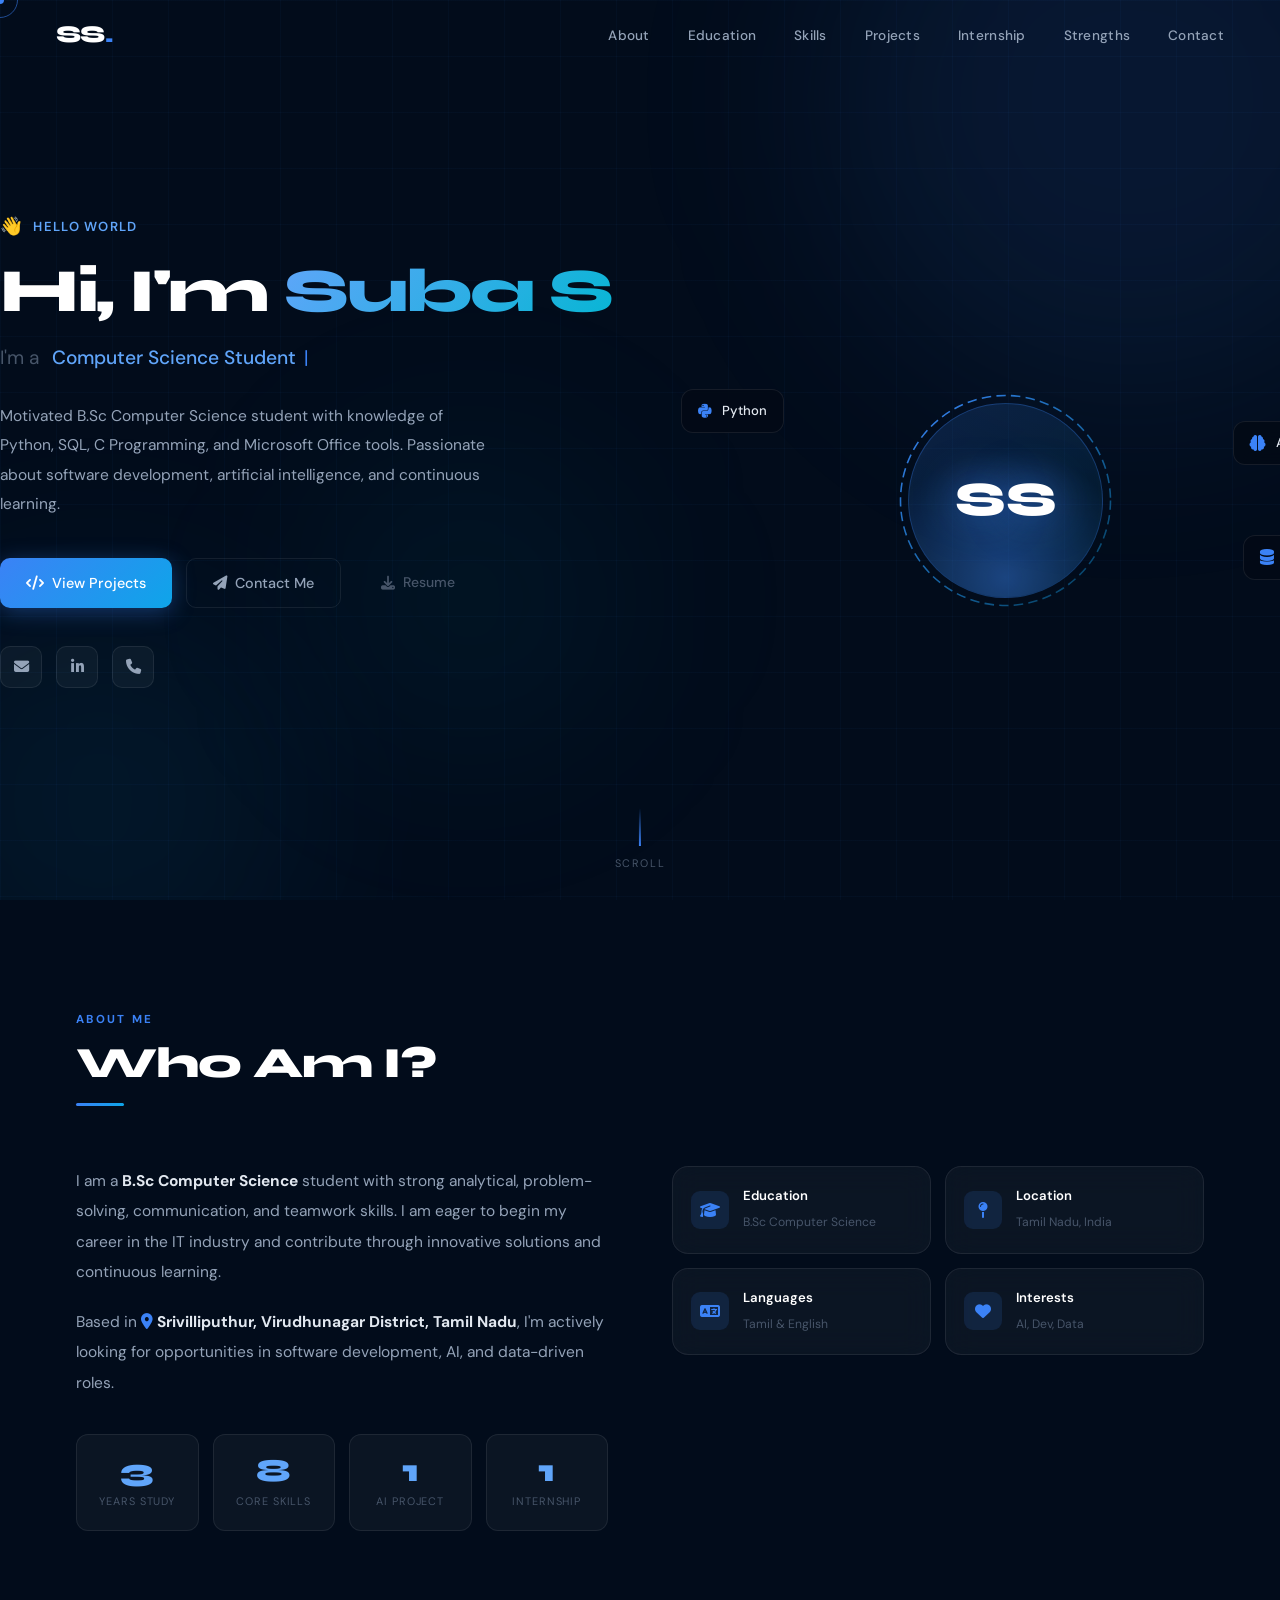
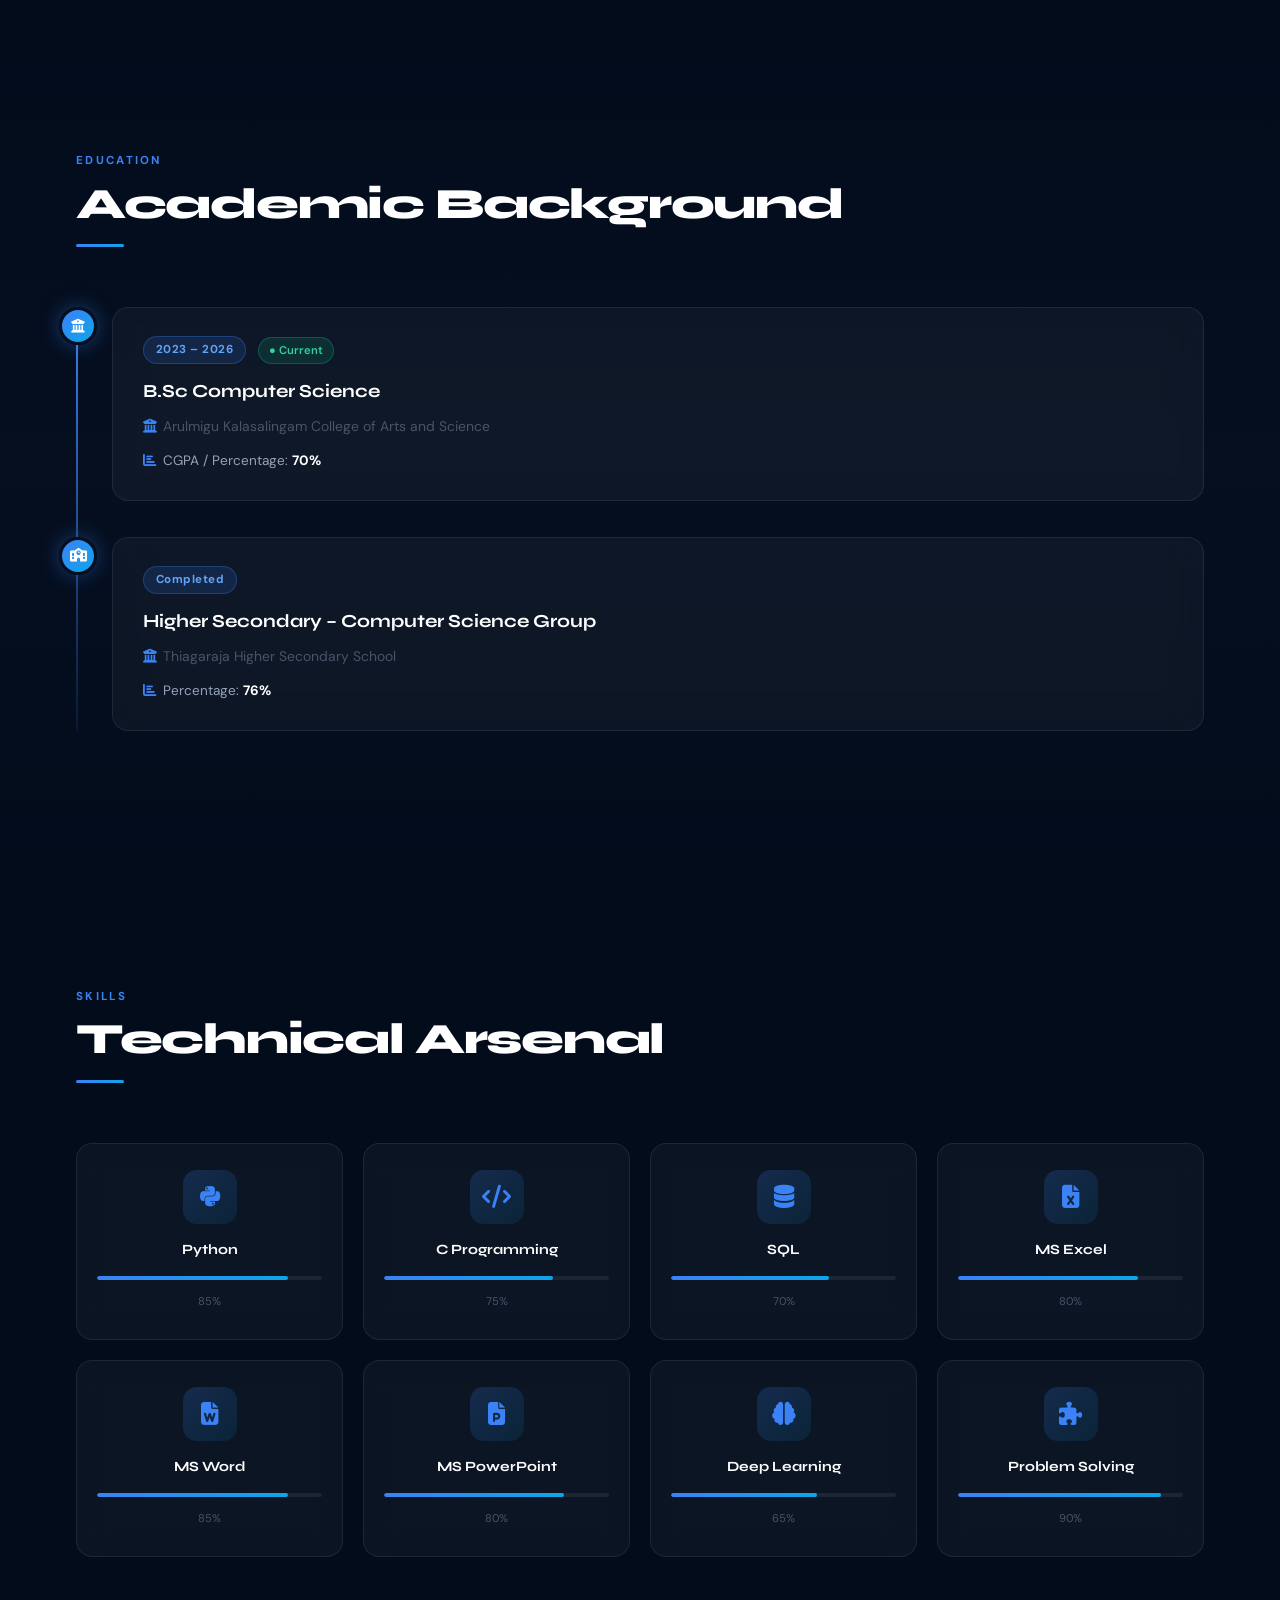
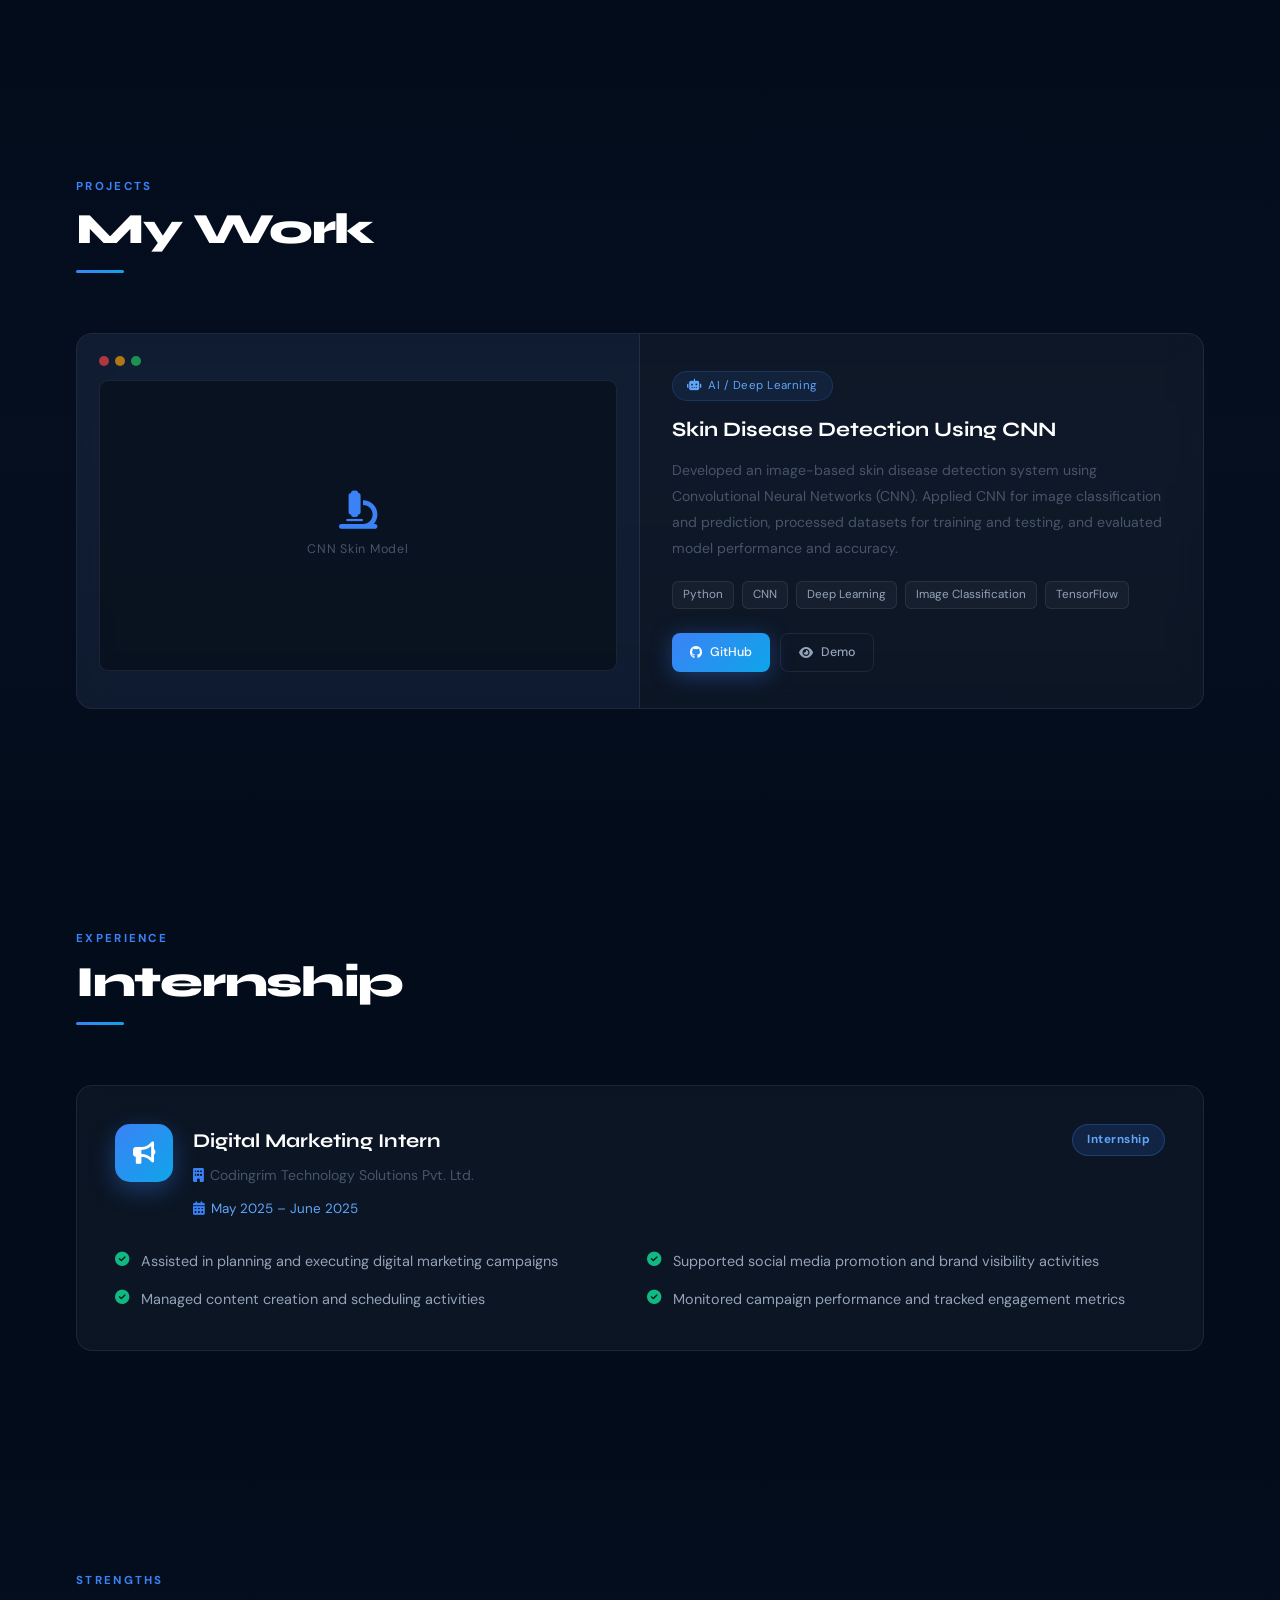
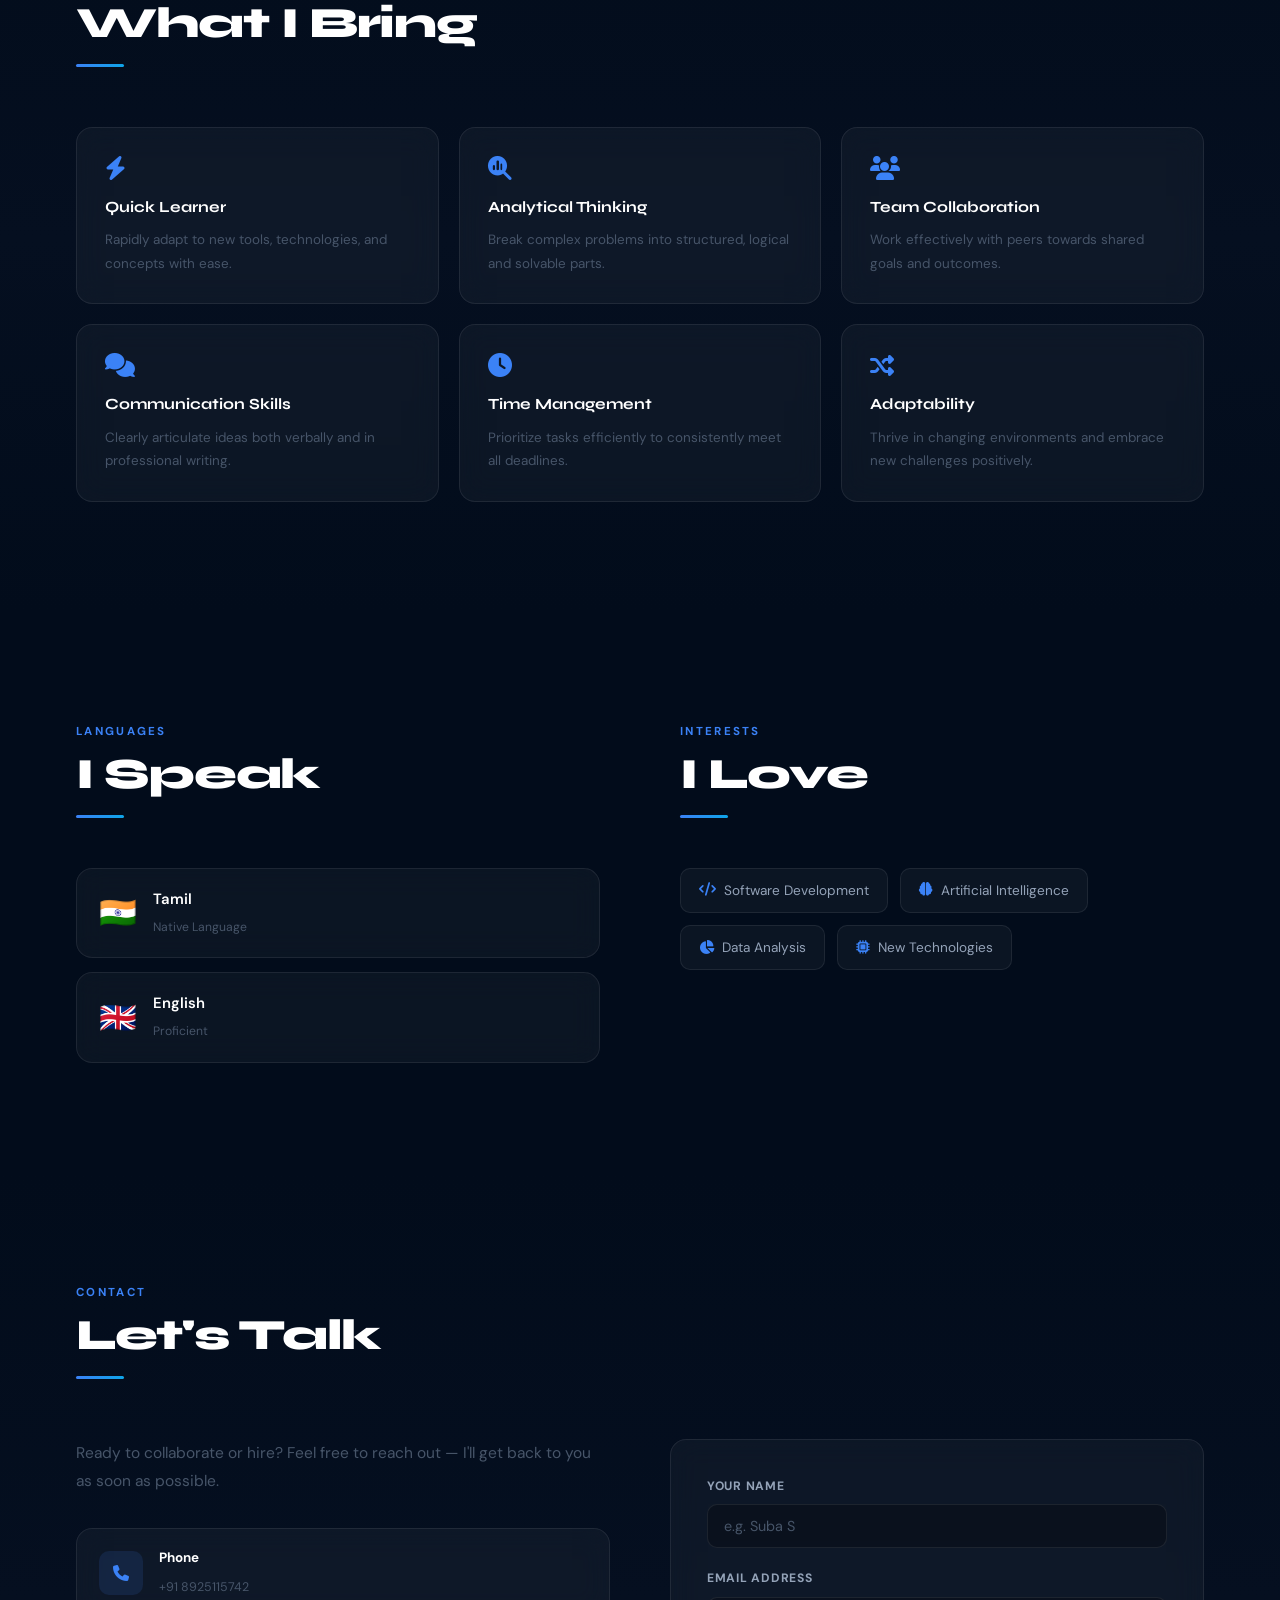
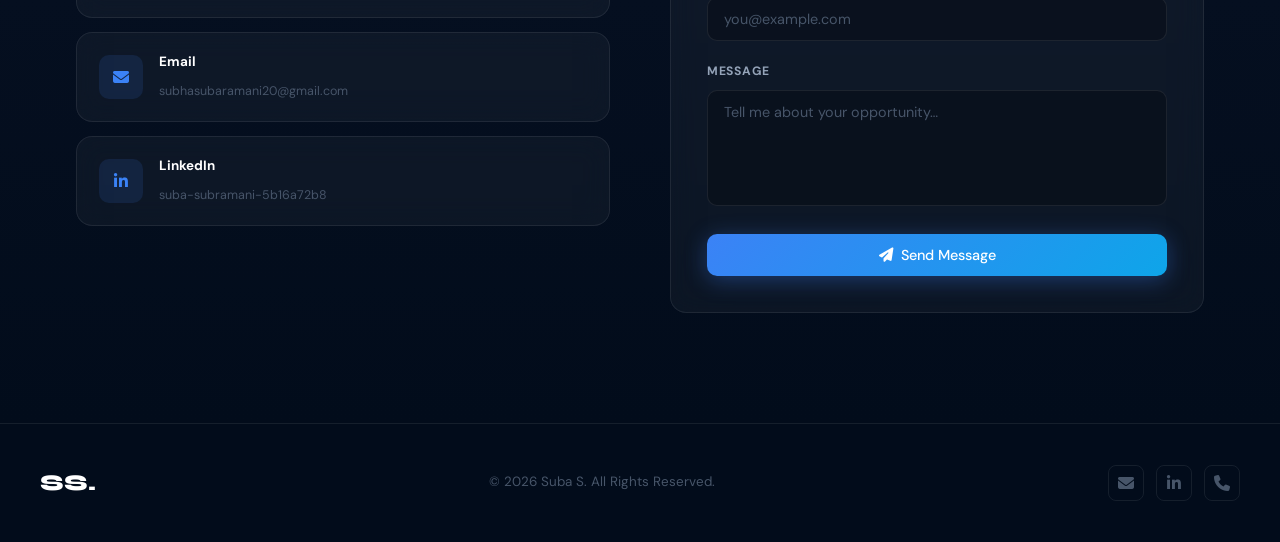
==== commit 8a800e8e: "Update indexs.html" ====
--- a/indexs.html
+++ b/indexs.html
@@ -147,12 +147,12 @@
 .hero-social-link:hover{border-color:var(--blue);color:var(--blue);background:rgba(59,130,246,.1);transform:translateY(-2px);}
 
 /* Hero Visual */
-.hero-visual{display:flex;align-items:center;justify-content:center;position:relative;}
-.av-wrap{position:relative;width:270px;height:270px;}
-.av-ring-svg{position:absolute;inset:-24px;width:calc(100%+48px);height:calc(100%+48px);animation:ringR 18s linear infinite;}
+.hero-visual{display:flex;align-items:center;justify-content:center;position:relative;margin-top:100px;}
+.av-wrap{position:relative;width:195px;height:195px;}
+.av-ring-svg{position:absolute;inset:-18px;width:calc(100%+36px);height:calc(100%+36px);animation:ringR 18s linear infinite;}
 @keyframes ringR{to{transform:rotate(360deg)}}
 .av-inner{width:100%;height:100%;border-radius:50%;background:linear-gradient(135deg,rgba(59,130,246,.18),rgba(6,182,212,.08));border:1px solid rgba(59,130,246,.3);display:grid;place-items:center;position:relative;overflow:hidden;}
-.av-initials{font-family:var(--font-h);font-size:4.2rem;font-weight:800;color:var(--white);position:relative;z-index:1;text-shadow:0 0 40px rgba(59,130,246,.6);}
+.av-initials{font-family:var(--font-h);font-size:3rem;font-weight:800;color:var(--white);position:relative;z-index:1;text-shadow:0 0 40px rgba(59,130,246,.6);}
 .av-glow{position:absolute;inset:0;background:radial-gradient(circle at 50% 90%,rgba(59,130,246,.4),transparent 65%);}
 .fc{position:absolute;background:rgba(3,10,22,.92);border:1px solid var(--border);backdrop-filter:blur(14px);border-radius:12px;padding:10px 16px;display:flex;align-items:center;gap:10px;font-size:.82rem;font-weight:500;color:var(--text);animation:flt 4s ease-in-out infinite;white-space:nowrap;}
 .fc i{color:var(--blue);font-size:1rem;}
@@ -328,7 +328,7 @@
   .hero{grid-template-columns:1fr;padding:calc(var(--nav-h)+50px) 36px 70px;text-align:center;}
   .hero-desc{margin-left:auto;margin-right:auto;}
   .hero-btns,.hero-socials{justify-content:center;}
-  .hero-visual{order:-1;}
+  .hero-visual{order:-1;margin-top:0;}
   .fc{display:none;}
   .about-grid{grid-template-columns:1fr;}
   .about-cards{grid-template-columns:1fr 1fr;}
@@ -810,4 +810,4 @@
 }
 </script>
 </body>
-</html>+</html>
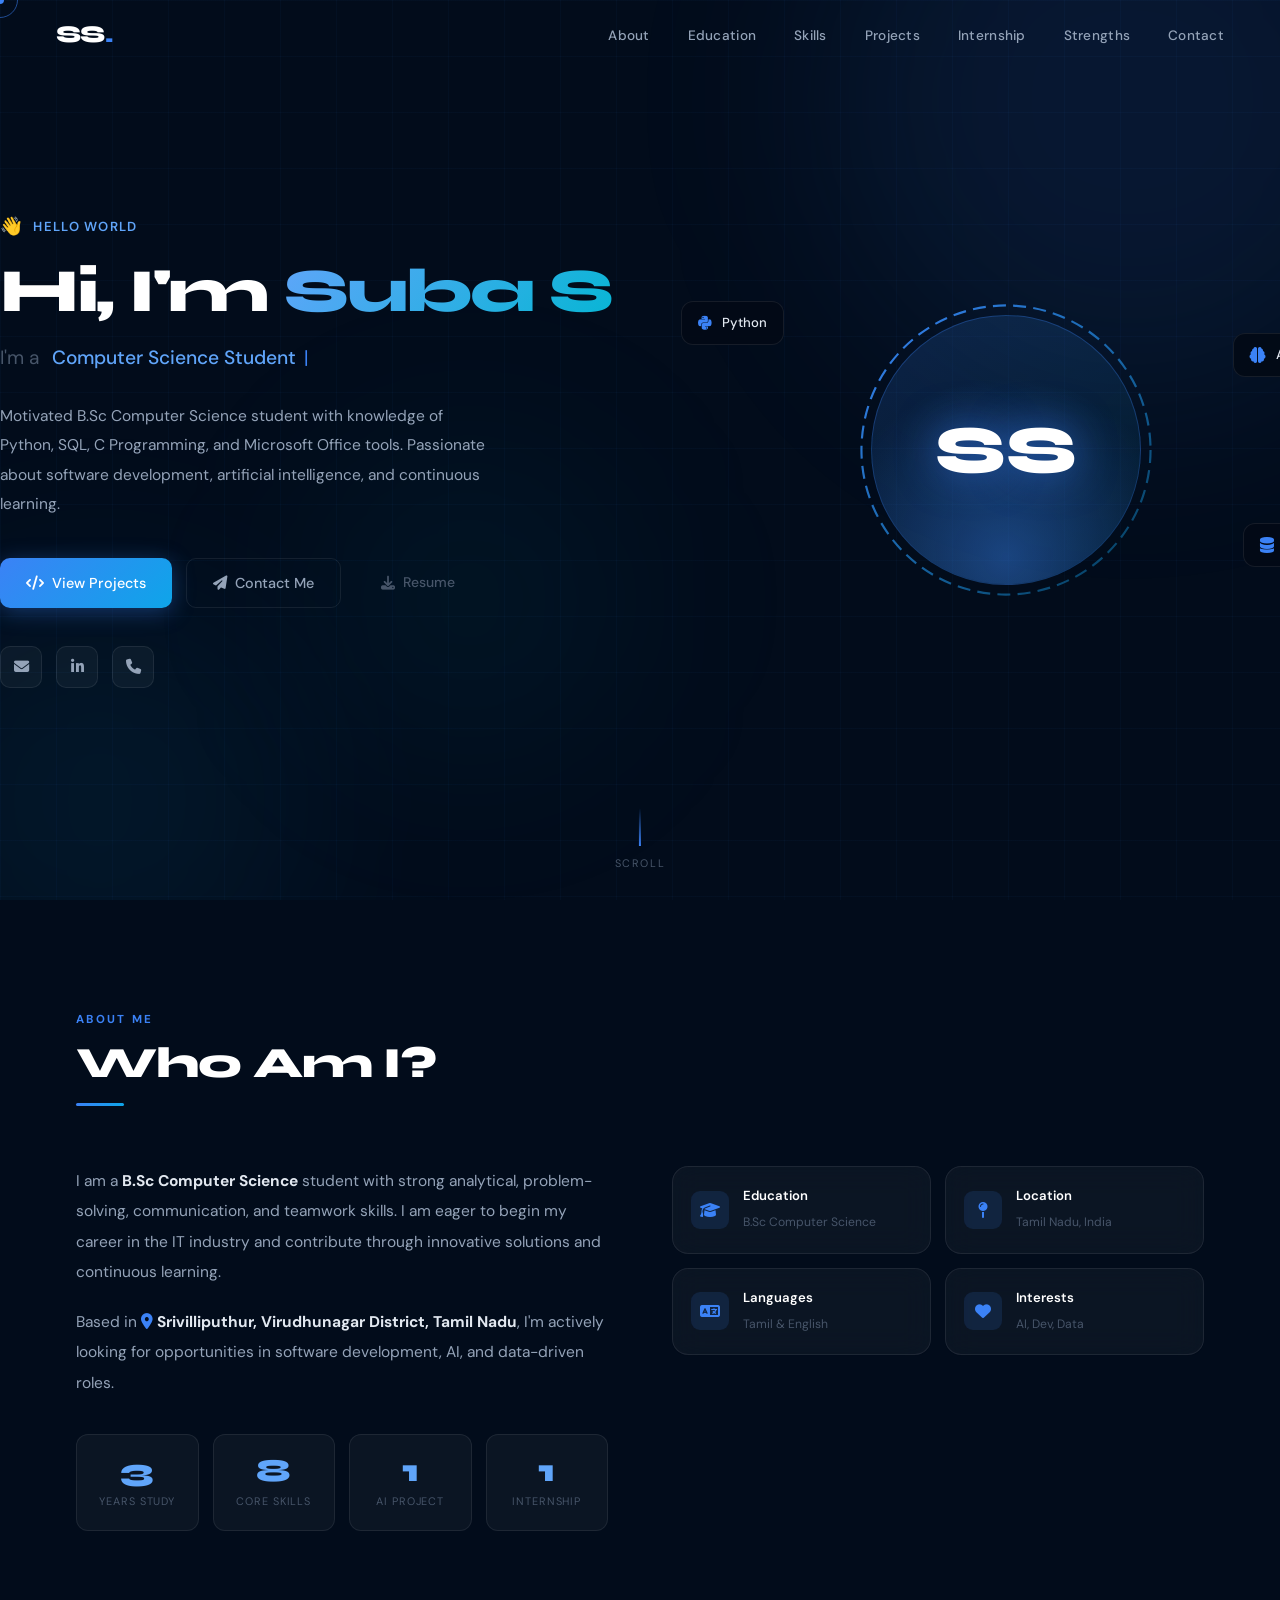
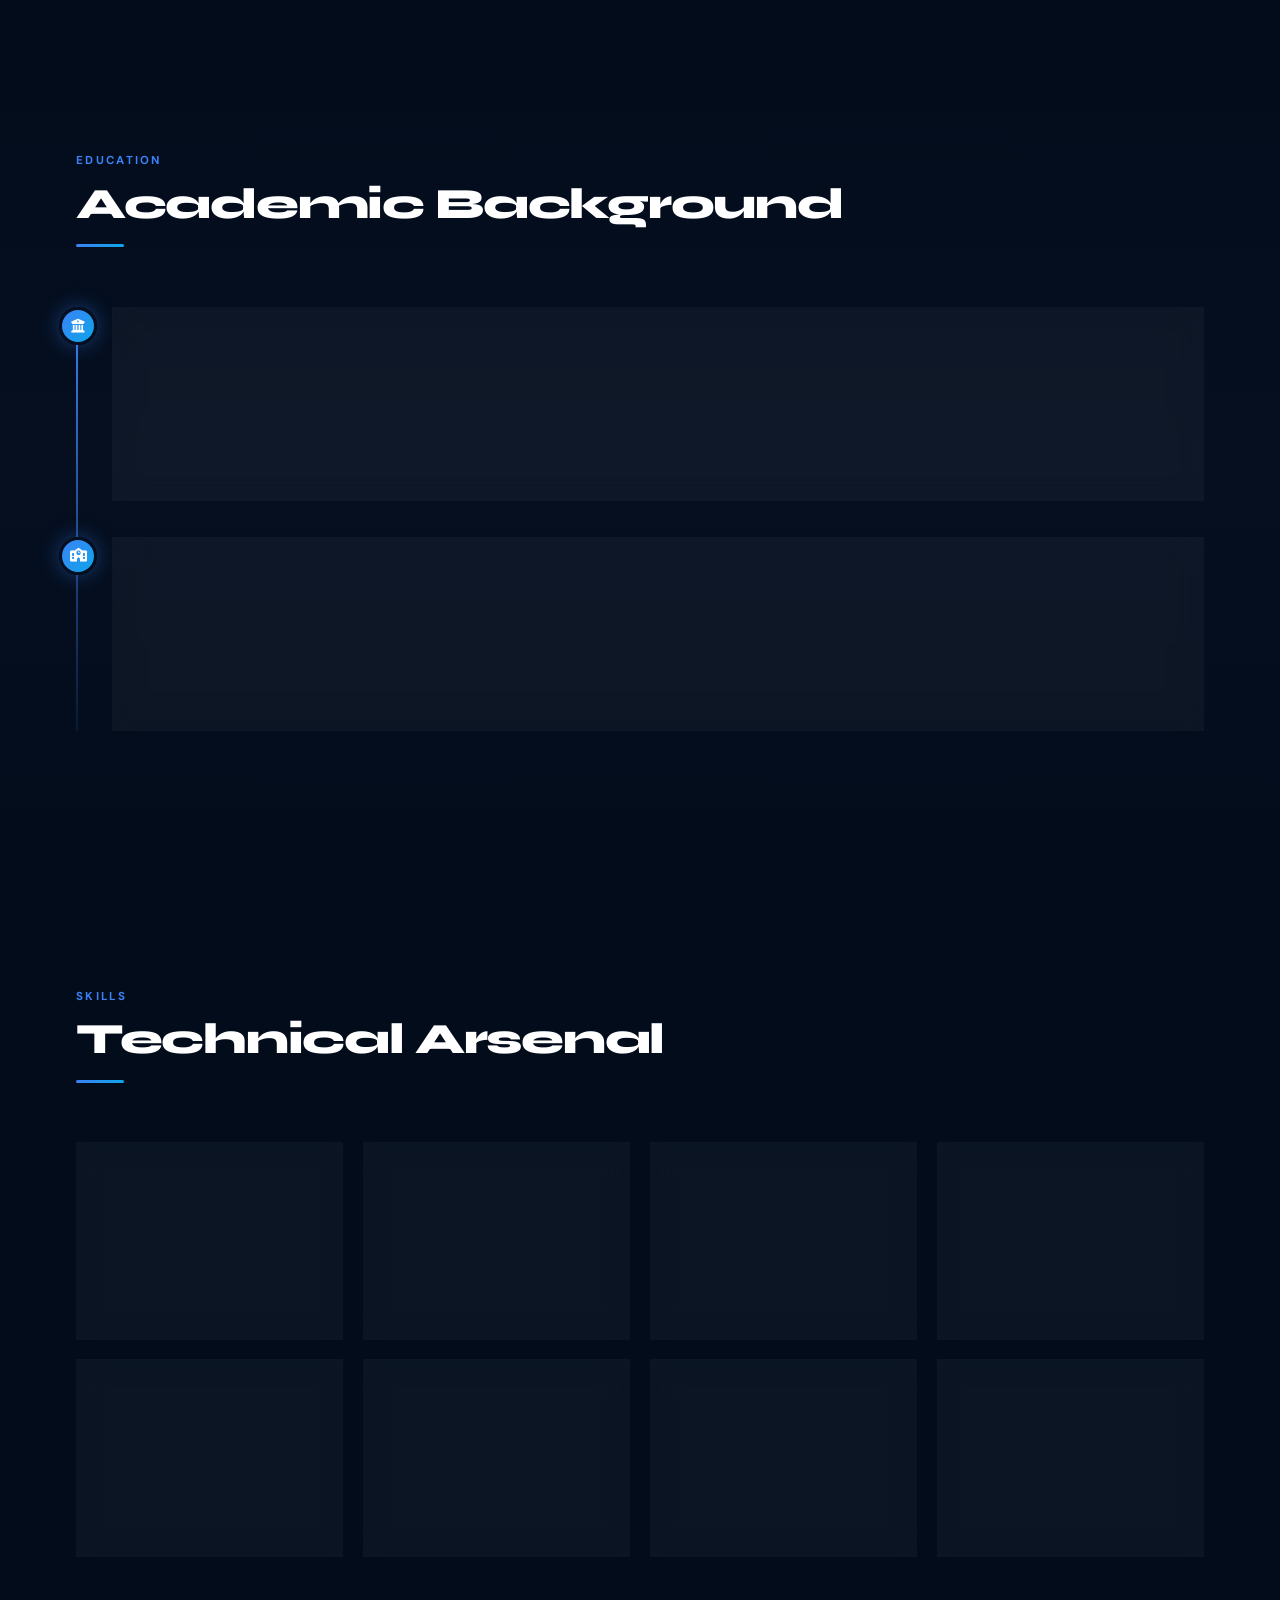
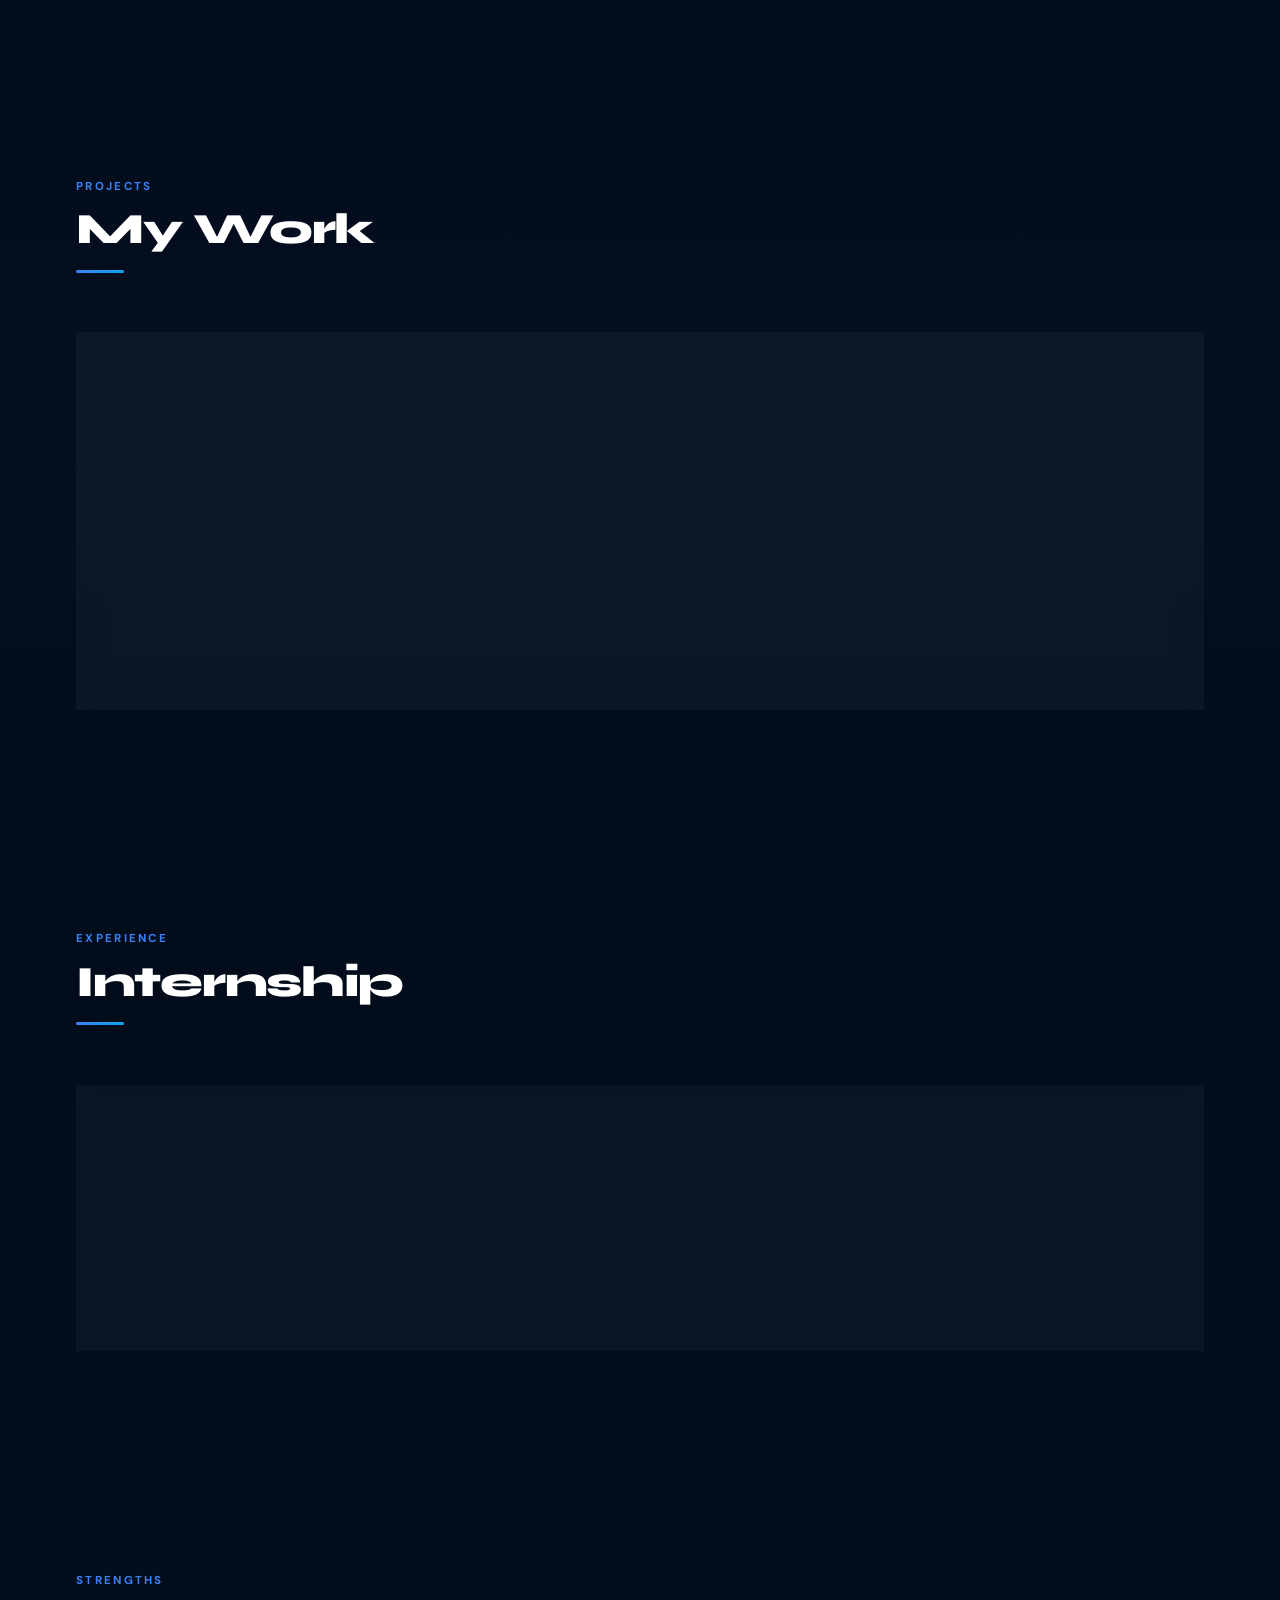
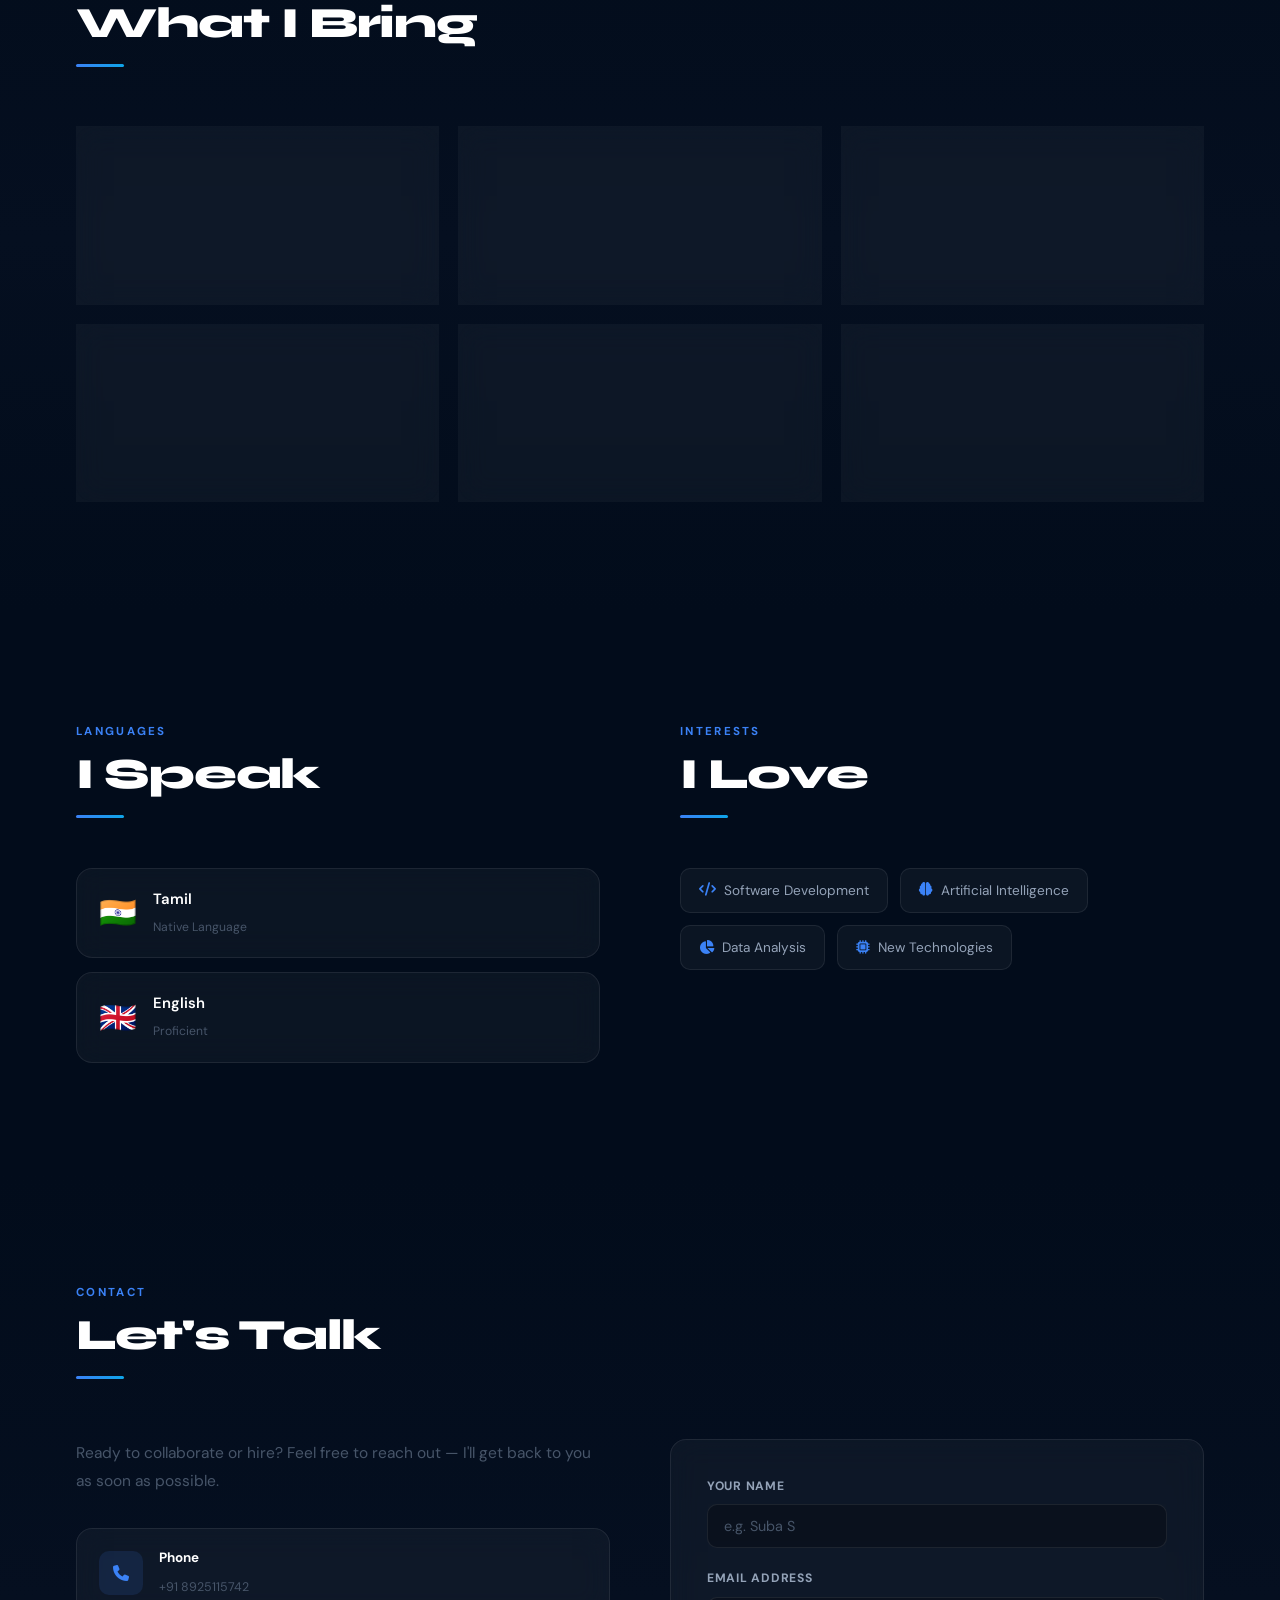
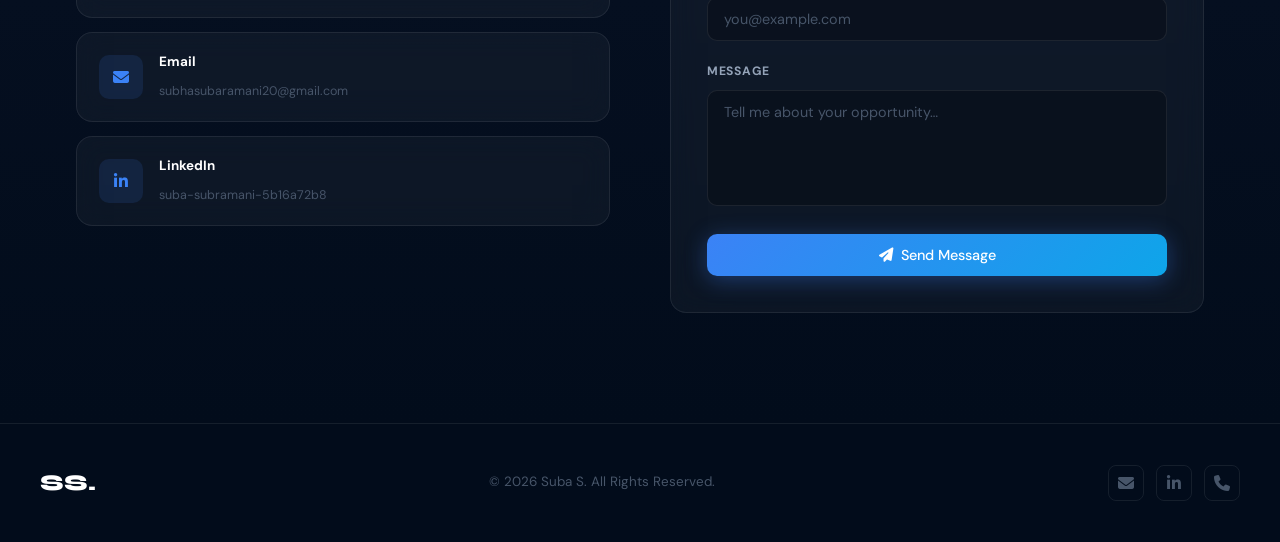
==== commit 15d0c600: "Add files via upload" ====
--- a/indexs.html
+++ b/indexs.html
@@ -147,12 +147,12 @@
 .hero-social-link:hover{border-color:var(--blue);color:var(--blue);background:rgba(59,130,246,.1);transform:translateY(-2px);}
 
 /* Hero Visual */
-.hero-visual{display:flex;align-items:center;justify-content:center;position:relative;margin-top:100px;}
-.av-wrap{position:relative;width:195px;height:195px;}
-.av-ring-svg{position:absolute;inset:-18px;width:calc(100%+36px);height:calc(100%+36px);animation:ringR 18s linear infinite;}
+.hero-visual{display:flex;align-items:center;justify-content:center;position:relative;}
+.av-wrap{position:relative;width:270px;height:270px;}
+.av-ring-svg{position:absolute;inset:-24px;width:calc(100%+48px);height:calc(100%+48px);animation:ringR 18s linear infinite;}
 @keyframes ringR{to{transform:rotate(360deg)}}
 .av-inner{width:100%;height:100%;border-radius:50%;background:linear-gradient(135deg,rgba(59,130,246,.18),rgba(6,182,212,.08));border:1px solid rgba(59,130,246,.3);display:grid;place-items:center;position:relative;overflow:hidden;}
-.av-initials{font-family:var(--font-h);font-size:3rem;font-weight:800;color:var(--white);position:relative;z-index:1;text-shadow:0 0 40px rgba(59,130,246,.6);}
+.av-initials{font-family:var(--font-h);font-size:4.2rem;font-weight:800;color:var(--white);position:relative;z-index:1;text-shadow:0 0 40px rgba(59,130,246,.6);}
 .av-glow{position:absolute;inset:0;background:radial-gradient(circle at 50% 90%,rgba(59,130,246,.4),transparent 65%);}
 .fc{position:absolute;background:rgba(3,10,22,.92);border:1px solid var(--border);backdrop-filter:blur(14px);border-radius:12px;padding:10px 16px;display:flex;align-items:center;gap:10px;font-size:.82rem;font-weight:500;color:var(--text);animation:flt 4s ease-in-out infinite;white-space:nowrap;}
 .fc i{color:var(--blue);font-size:1rem;}
@@ -328,7 +328,7 @@
   .hero{grid-template-columns:1fr;padding:calc(var(--nav-h)+50px) 36px 70px;text-align:center;}
   .hero-desc{margin-left:auto;margin-right:auto;}
   .hero-btns,.hero-socials{justify-content:center;}
-  .hero-visual{order:-1;margin-top:0;}
+  .hero-visual{order:-1;}
   .fc{display:none;}
   .about-grid{grid-template-columns:1fr;}
   .about-cards{grid-template-columns:1fr 1fr;}
@@ -810,4 +810,4 @@
 }
 </script>
 </body>
-</html>
+</html>
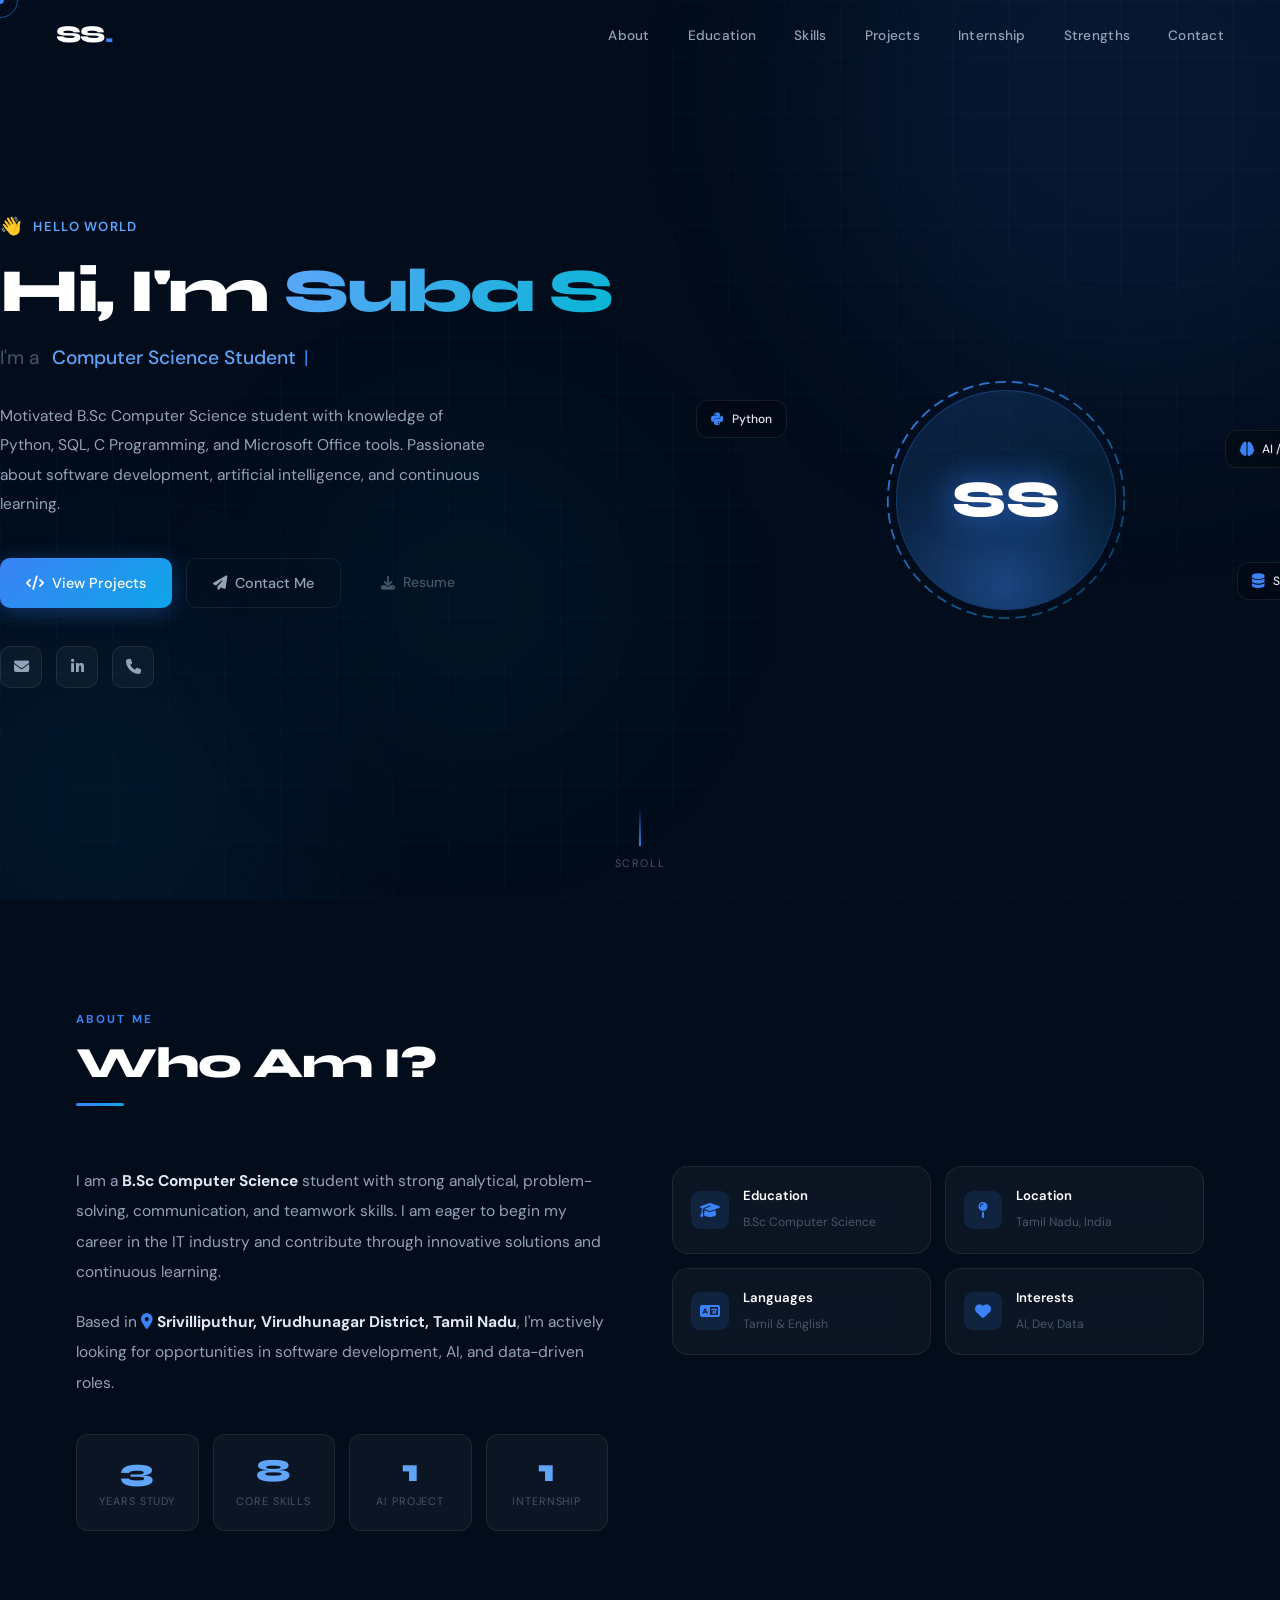
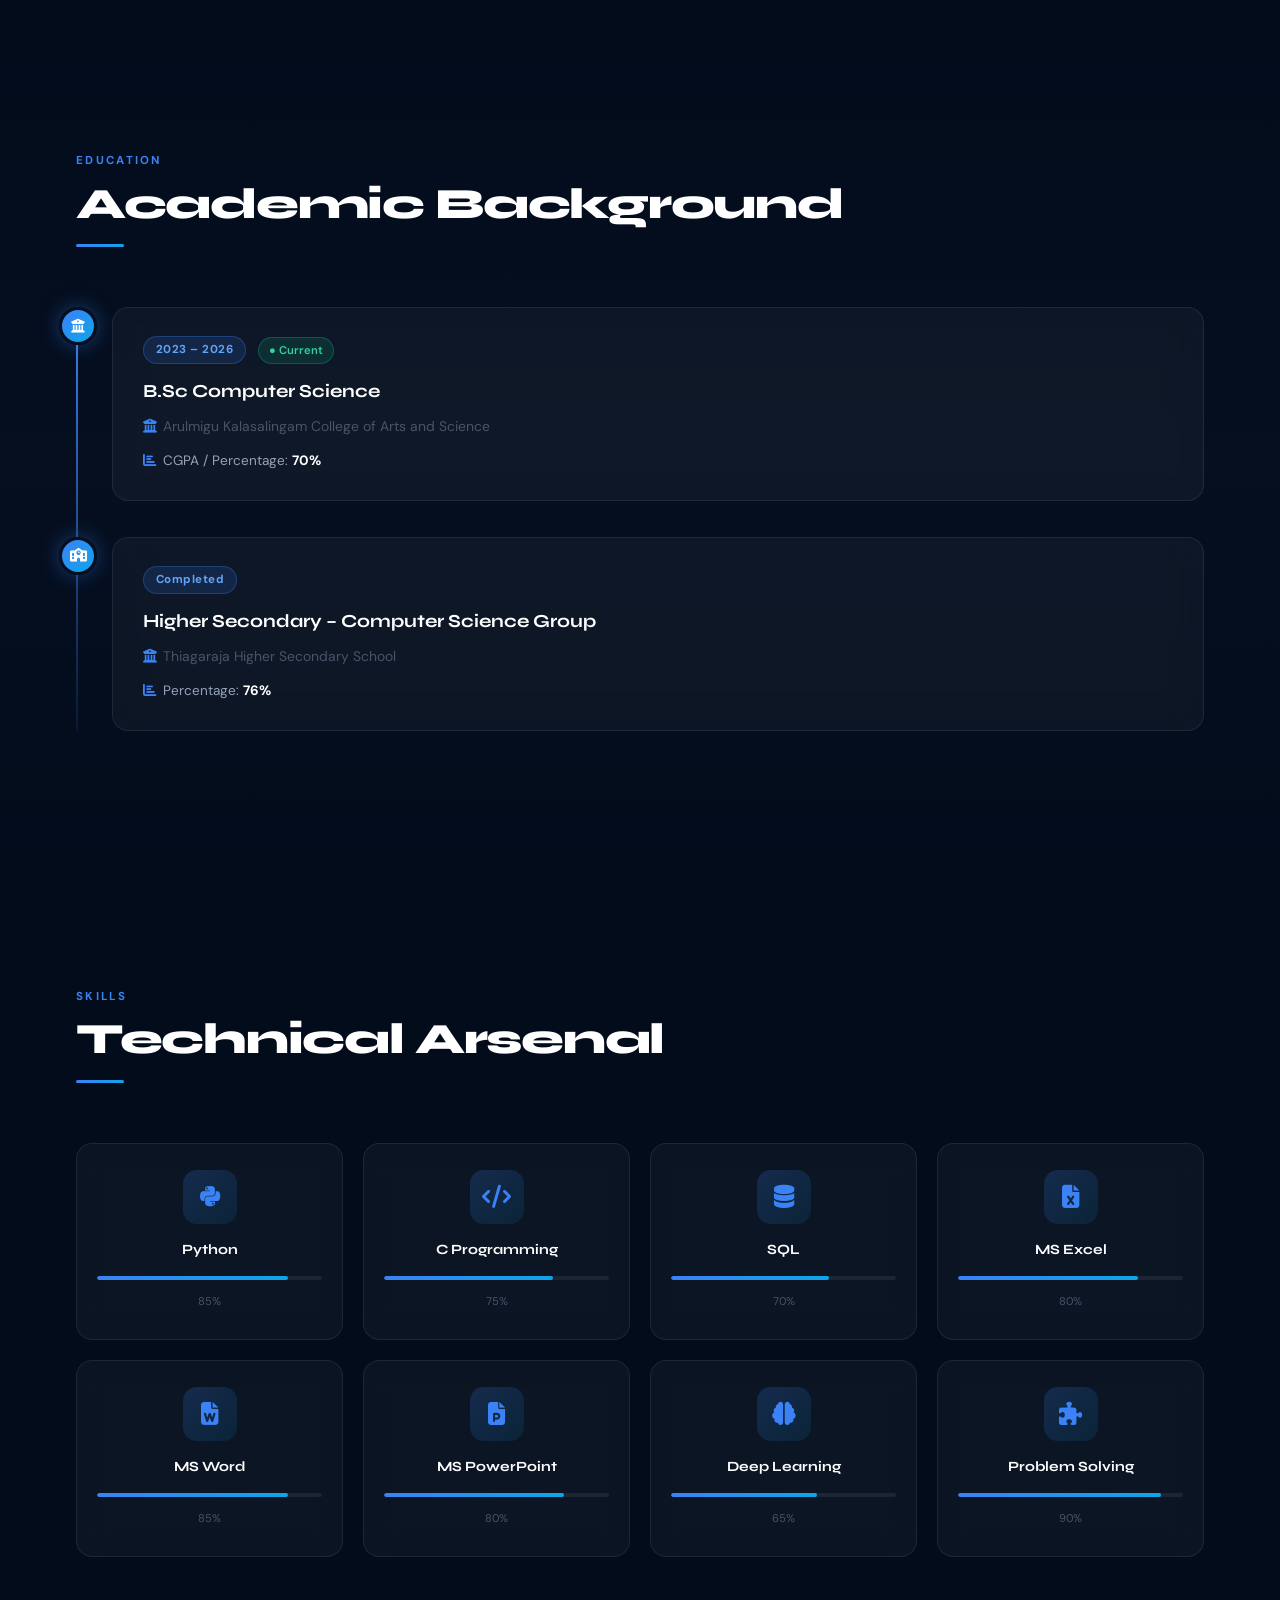
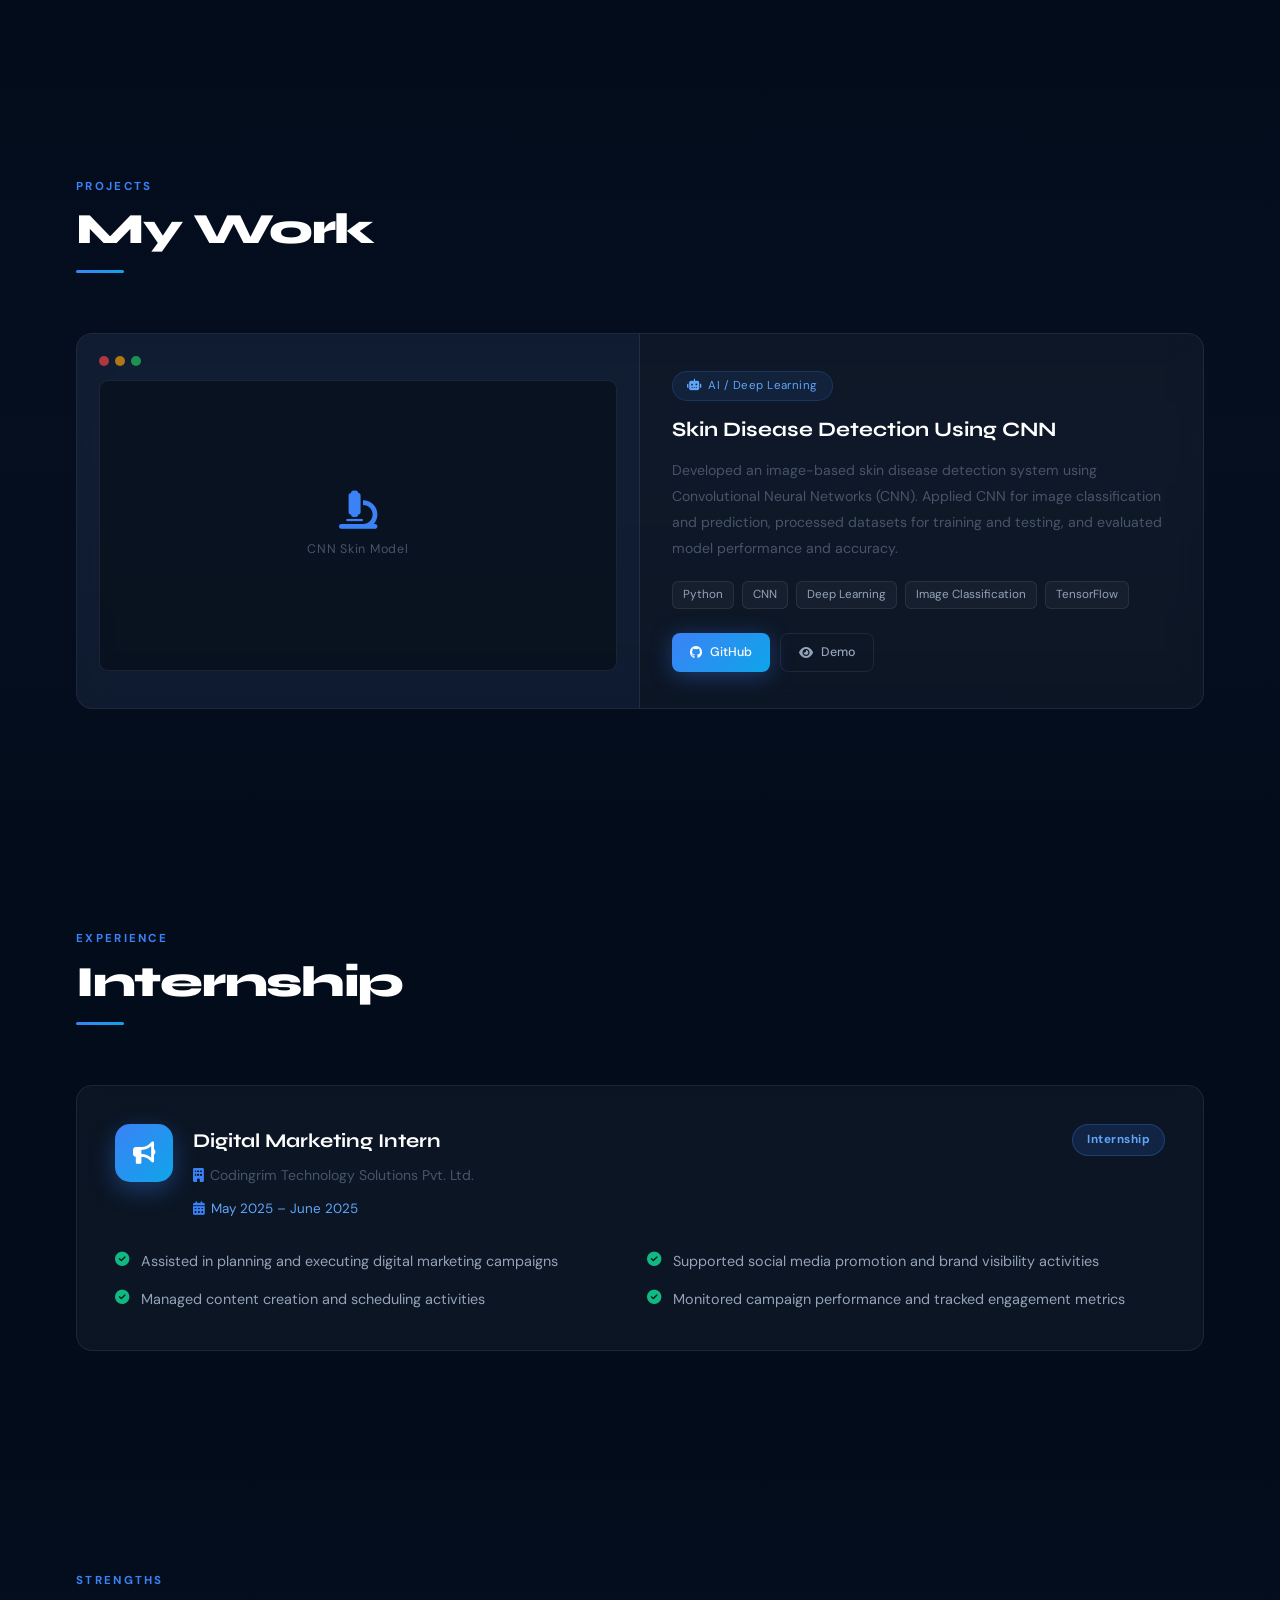
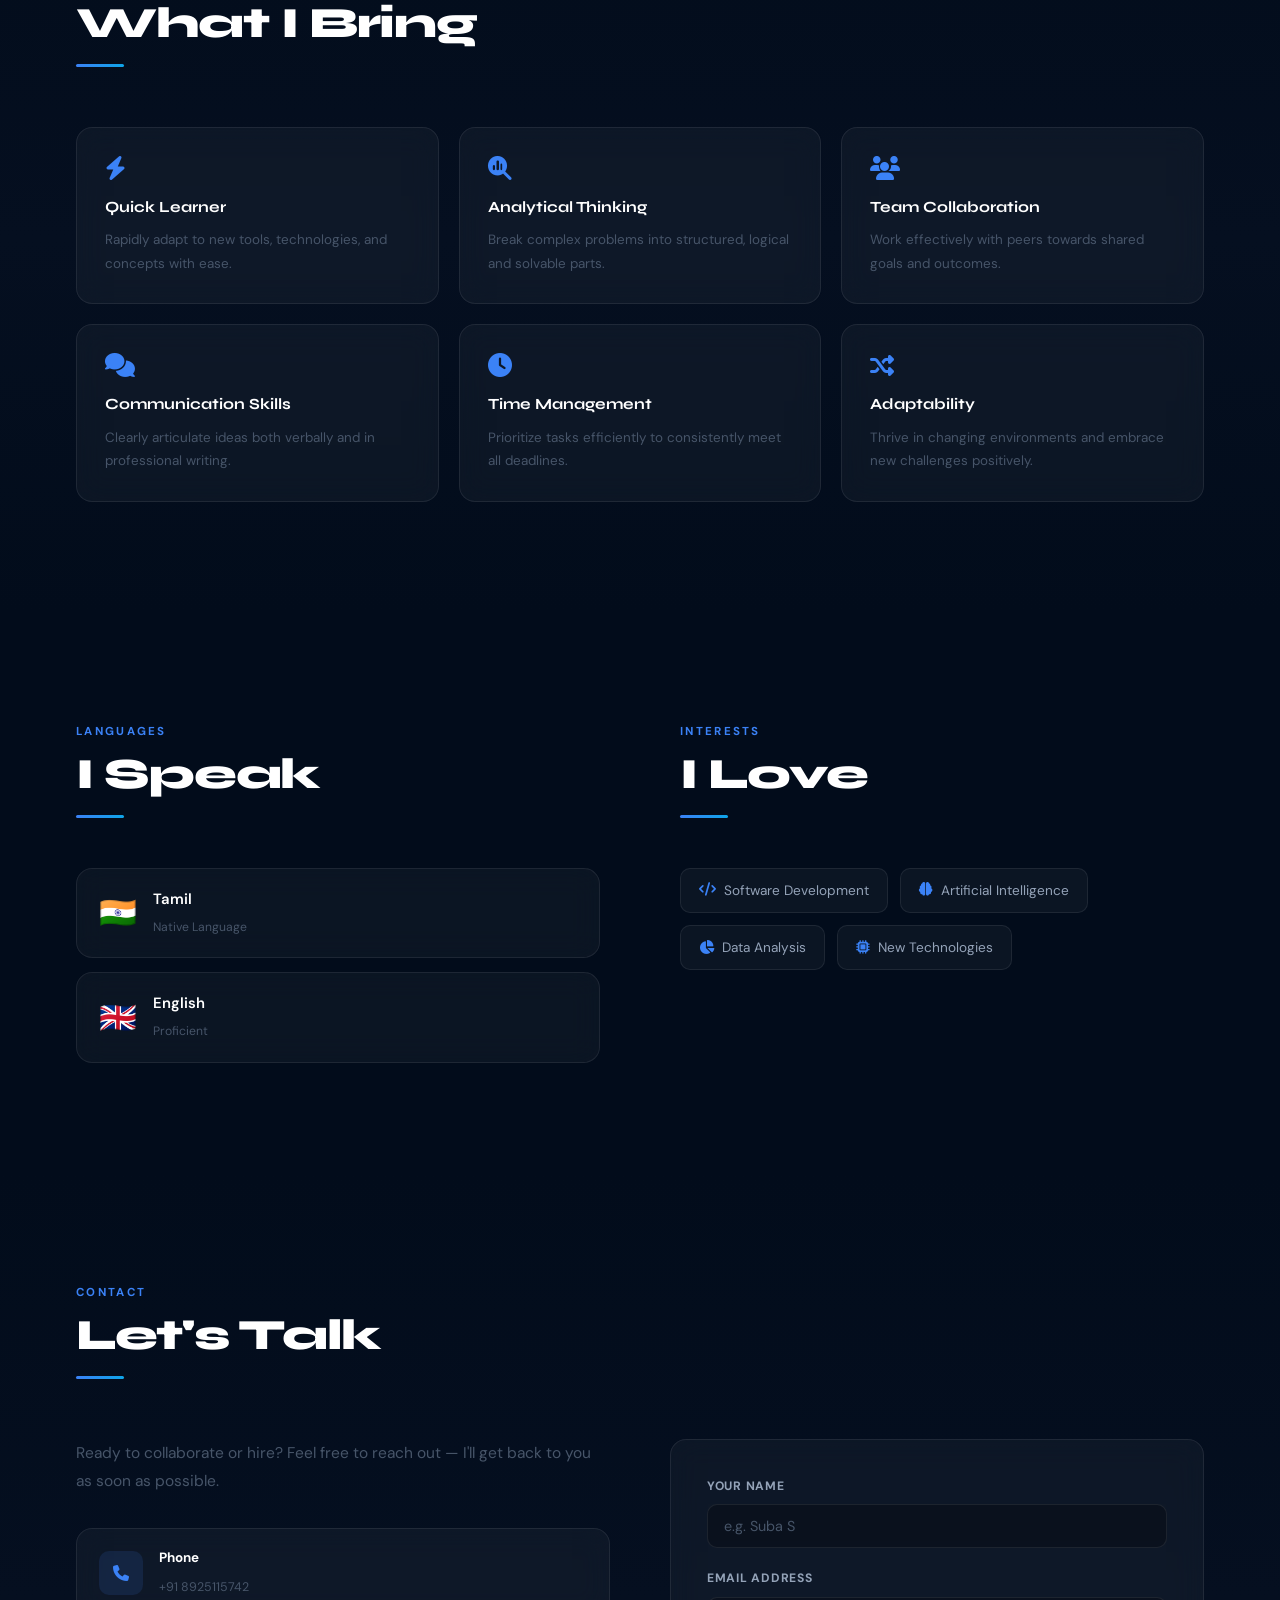
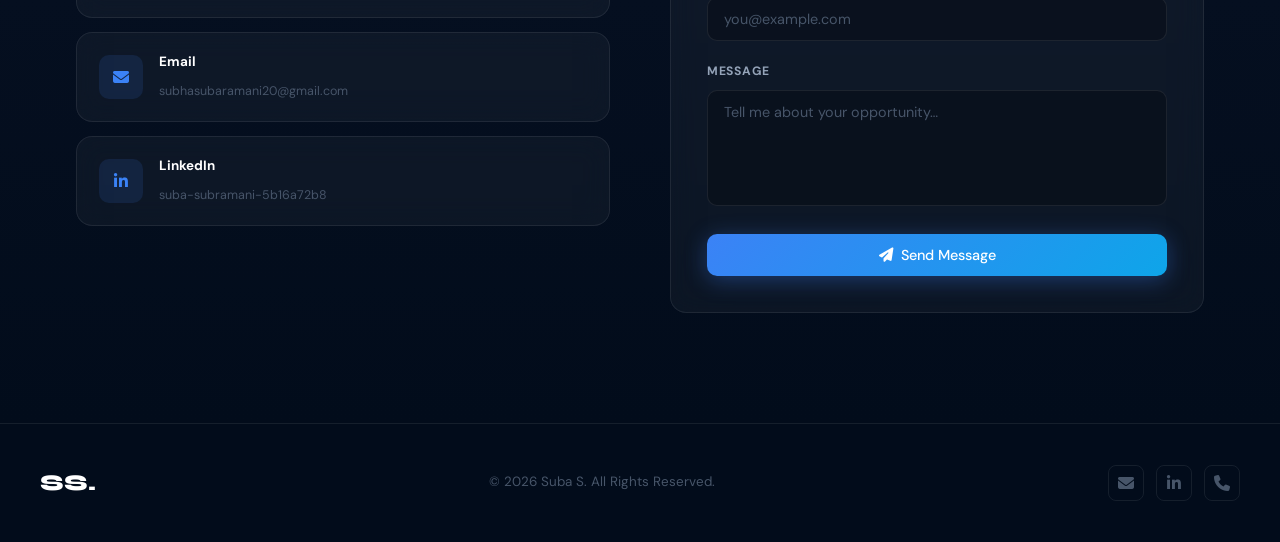
==== commit 1b7559b7: "Update indexs.html" ====
--- a/indexs.html
+++ b/indexs.html
@@ -147,22 +147,161 @@
 .hero-social-link:hover{border-color:var(--blue);color:var(--blue);background:rgba(59,130,246,.1);transform:translateY(-2px);}
 
 /* Hero Visual */
-.hero-visual{display:flex;align-items:center;justify-content:center;position:relative;}
-.av-wrap{position:relative;width:270px;height:270px;}
-.av-ring-svg{position:absolute;inset:-24px;width:calc(100%+48px);height:calc(100%+48px);animation:ringR 18s linear infinite;}
-@keyframes ringR{to{transform:rotate(360deg)}}
-.av-inner{width:100%;height:100%;border-radius:50%;background:linear-gradient(135deg,rgba(59,130,246,.18),rgba(6,182,212,.08));border:1px solid rgba(59,130,246,.3);display:grid;place-items:center;position:relative;overflow:hidden;}
-.av-initials{font-family:var(--font-h);font-size:4.2rem;font-weight:800;color:var(--white);position:relative;z-index:1;text-shadow:0 0 40px rgba(59,130,246,.6);}
-.av-glow{position:absolute;inset:0;background:radial-gradient(circle at 50% 90%,rgba(59,130,246,.4),transparent 65%);}
-.fc{position:absolute;background:rgba(3,10,22,.92);border:1px solid var(--border);backdrop-filter:blur(14px);border-radius:12px;padding:10px 16px;display:flex;align-items:center;gap:10px;font-size:.82rem;font-weight:500;color:var(--text);animation:flt 4s ease-in-out infinite;white-space:nowrap;}
-.fc i{color:var(--blue);font-size:1rem;}
-.fc1{top:-14px;left:-50px;animation-delay:0s;}
-.fc2{top:18px;right:-54px;animation-delay:1.6s;}
-.fc3{bottom:18px;right:-46px;animation-delay:.9s;}
-@keyframes flt{0%,100%{transform:translateY(0)}50%{transform:translateY(-10px)}}
-.scroll-cue{position:absolute;bottom:28px;left:50%;transform:translateX(-50%);display:flex;flex-direction:column;align-items:center;gap:8px;font-size:.68rem;letter-spacing:.14em;text-transform:uppercase;color:var(--text-muted);z-index:2;}
-.scroll-cue span{width:1.5px;height:38px;background:linear-gradient(to bottom,transparent,var(--blue));animation:sc 2s ease infinite;}
-@keyframes sc{0%{transform:scaleY(0);transform-origin:top}50%{transform:scaleY(1);transform-origin:top}51%{transform-origin:bottom}100%{transform:scaleY(0);transform-origin:bottom}}
+.hero-visual{
+    display:flex;
+    align-items:center;
+    justify-content:center;
+    position:relative;
+    margin-top:100px;
+}
+
+.av-wrap{
+    position:relative;
+    width:220px;
+    height:220px;
+}
+
+.av-ring-svg{
+    position:absolute;
+    inset:-20px;
+    width:calc(100% + 40px);
+    height:calc(100% + 40px);
+    animation:ringR 18s linear infinite;
+}
+
+@keyframes ringR{
+    to{transform:rotate(360deg)}
+}
+
+.av-inner{
+    width:100%;
+    height:100%;
+    border-radius:50%;
+    background:linear-gradient(
+        135deg,
+        rgba(59,130,246,.18),
+        rgba(6,182,212,.08)
+    );
+    border:1px solid rgba(59,130,246,.3);
+    display:grid;
+    place-items:center;
+    position:relative;
+    overflow:hidden;
+}
+
+.av-initials{
+    font-family:var(--font-h);
+    font-size:3.2rem;
+    font-weight:800;
+    color:var(--white);
+    position:relative;
+    z-index:1;
+    text-shadow:0 0 30px rgba(59,130,246,.6);
+}
+
+.av-glow{
+    position:absolute;
+    inset:0;
+    background:radial-gradient(
+        circle at 50% 90%,
+        rgba(59,130,246,.4),
+        transparent 65%
+    );
+}
+
+.fc{
+    position:absolute;
+    background:rgba(3,10,22,.92);
+    border:1px solid var(--border);
+    backdrop-filter:blur(14px);
+    border-radius:12px;
+    padding:8px 14px;
+    display:flex;
+    align-items:center;
+    gap:8px;
+    font-size:.75rem;
+    font-weight:500;
+    color:var(--text);
+    animation:flt 4s ease-in-out infinite;
+    white-space:nowrap;
+}
+
+.fc i{
+    color:var(--blue);
+    font-size:.9rem;
+}
+
+.fc1{
+    top:10px;
+    left:-35px;
+    animation-delay:0s;
+}
+
+.fc2{
+    top:40px;
+    right:-35px;
+    animation-delay:1.6s;
+}
+
+.fc3{
+    bottom:10px;
+    right:-30px;
+    animation-delay:.9s;
+}
+
+@keyframes flt{
+    0%,100%{
+        transform:translateY(0);
+    }
+    50%{
+        transform:translateY(-8px);
+    }
+}
+
+.scroll-cue{
+    position:absolute;
+    bottom:28px;
+    left:50%;
+    transform:translateX(-50%);
+    display:flex;
+    flex-direction:column;
+    align-items:center;
+    gap:8px;
+    font-size:.68rem;
+    letter-spacing:.14em;
+    text-transform:uppercase;
+    color:var(--text-muted);
+    z-index:2;
+}
+
+.scroll-cue span{
+    width:1.5px;
+    height:38px;
+    background:linear-gradient(
+        to bottom,
+        transparent,
+        var(--blue)
+    );
+    animation:sc 2s ease infinite;
+}
+
+@keyframes sc{
+    0%{
+        transform:scaleY(0);
+        transform-origin:top;
+    }
+    50%{
+        transform:scaleY(1);
+        transform-origin:top;
+    }
+    51%{
+        transform-origin:bottom;
+    }
+    100%{
+        transform:scaleY(0);
+        transform-origin:bottom;
+    }
+}
 
 /* ══════════════════════════════════════════
    ABOUT
@@ -810,4 +949,4 @@
 }
 </script>
 </body>
-</html>+</html>
